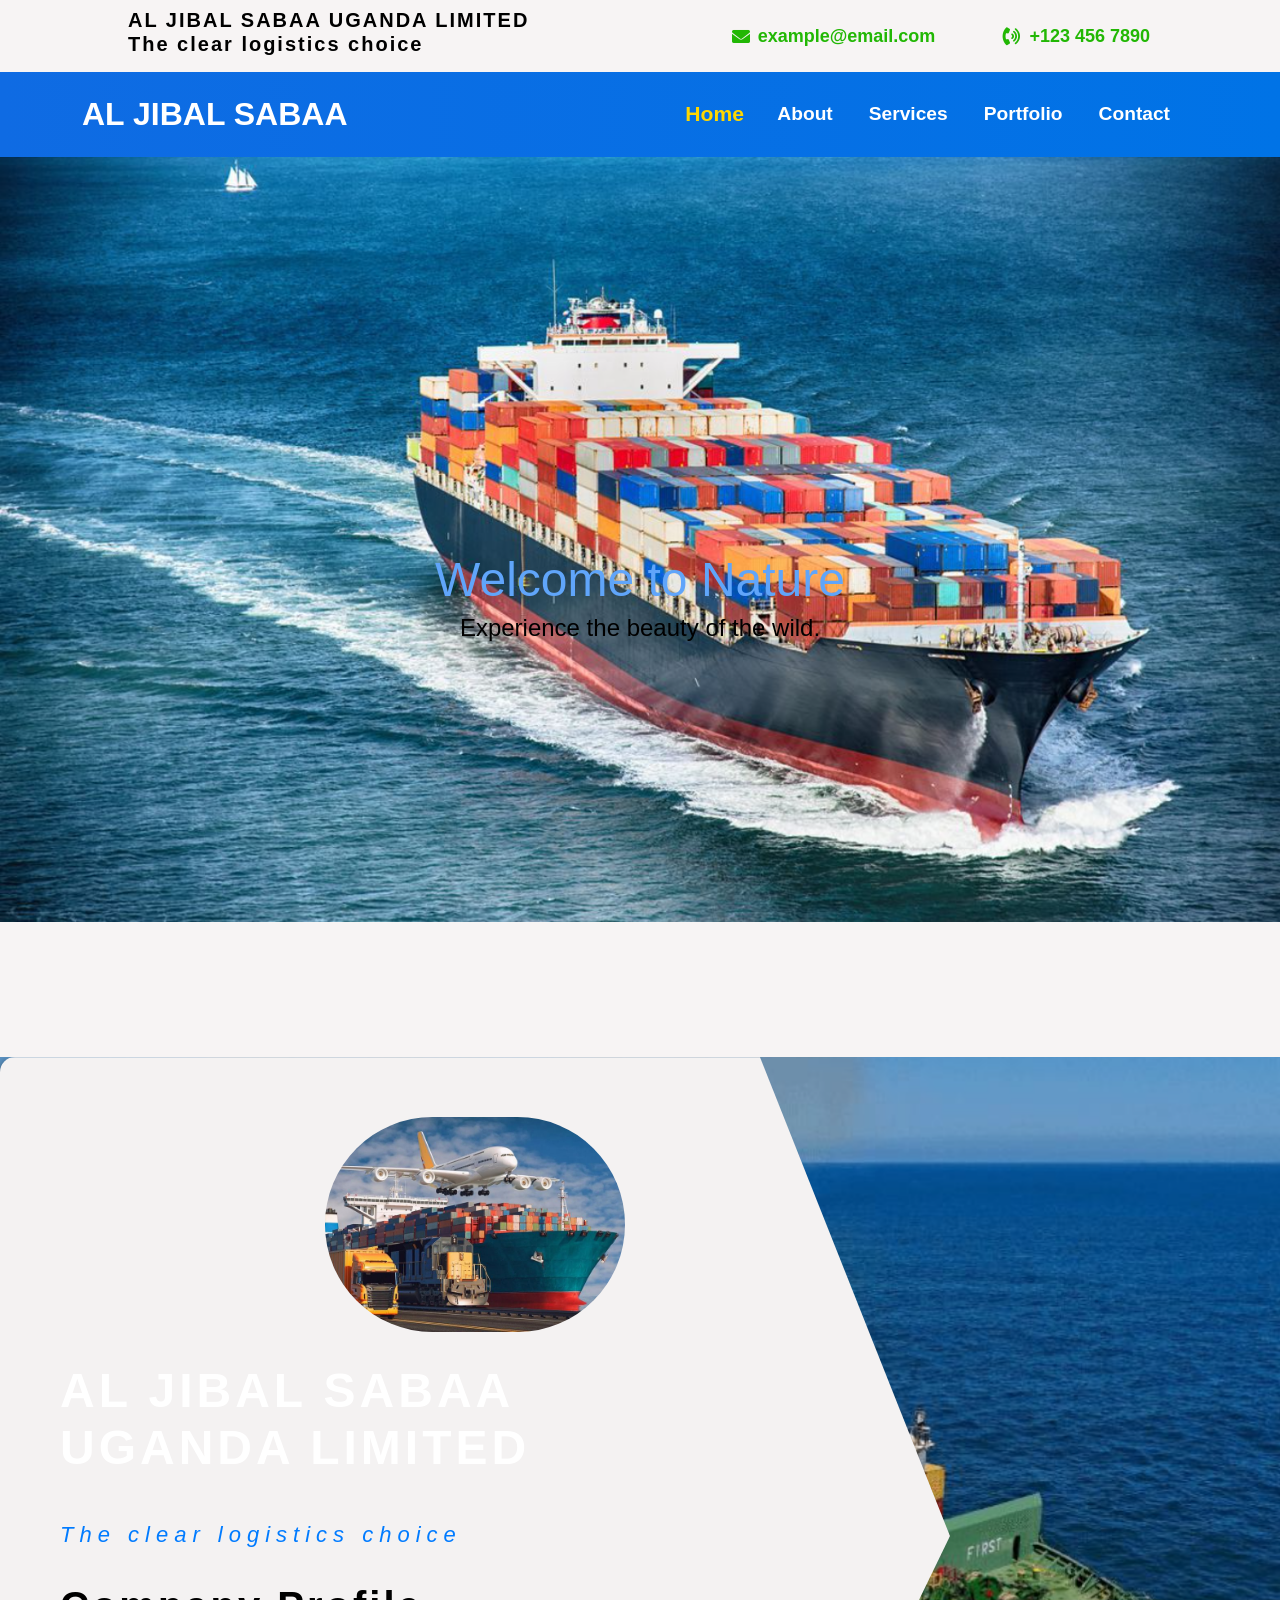
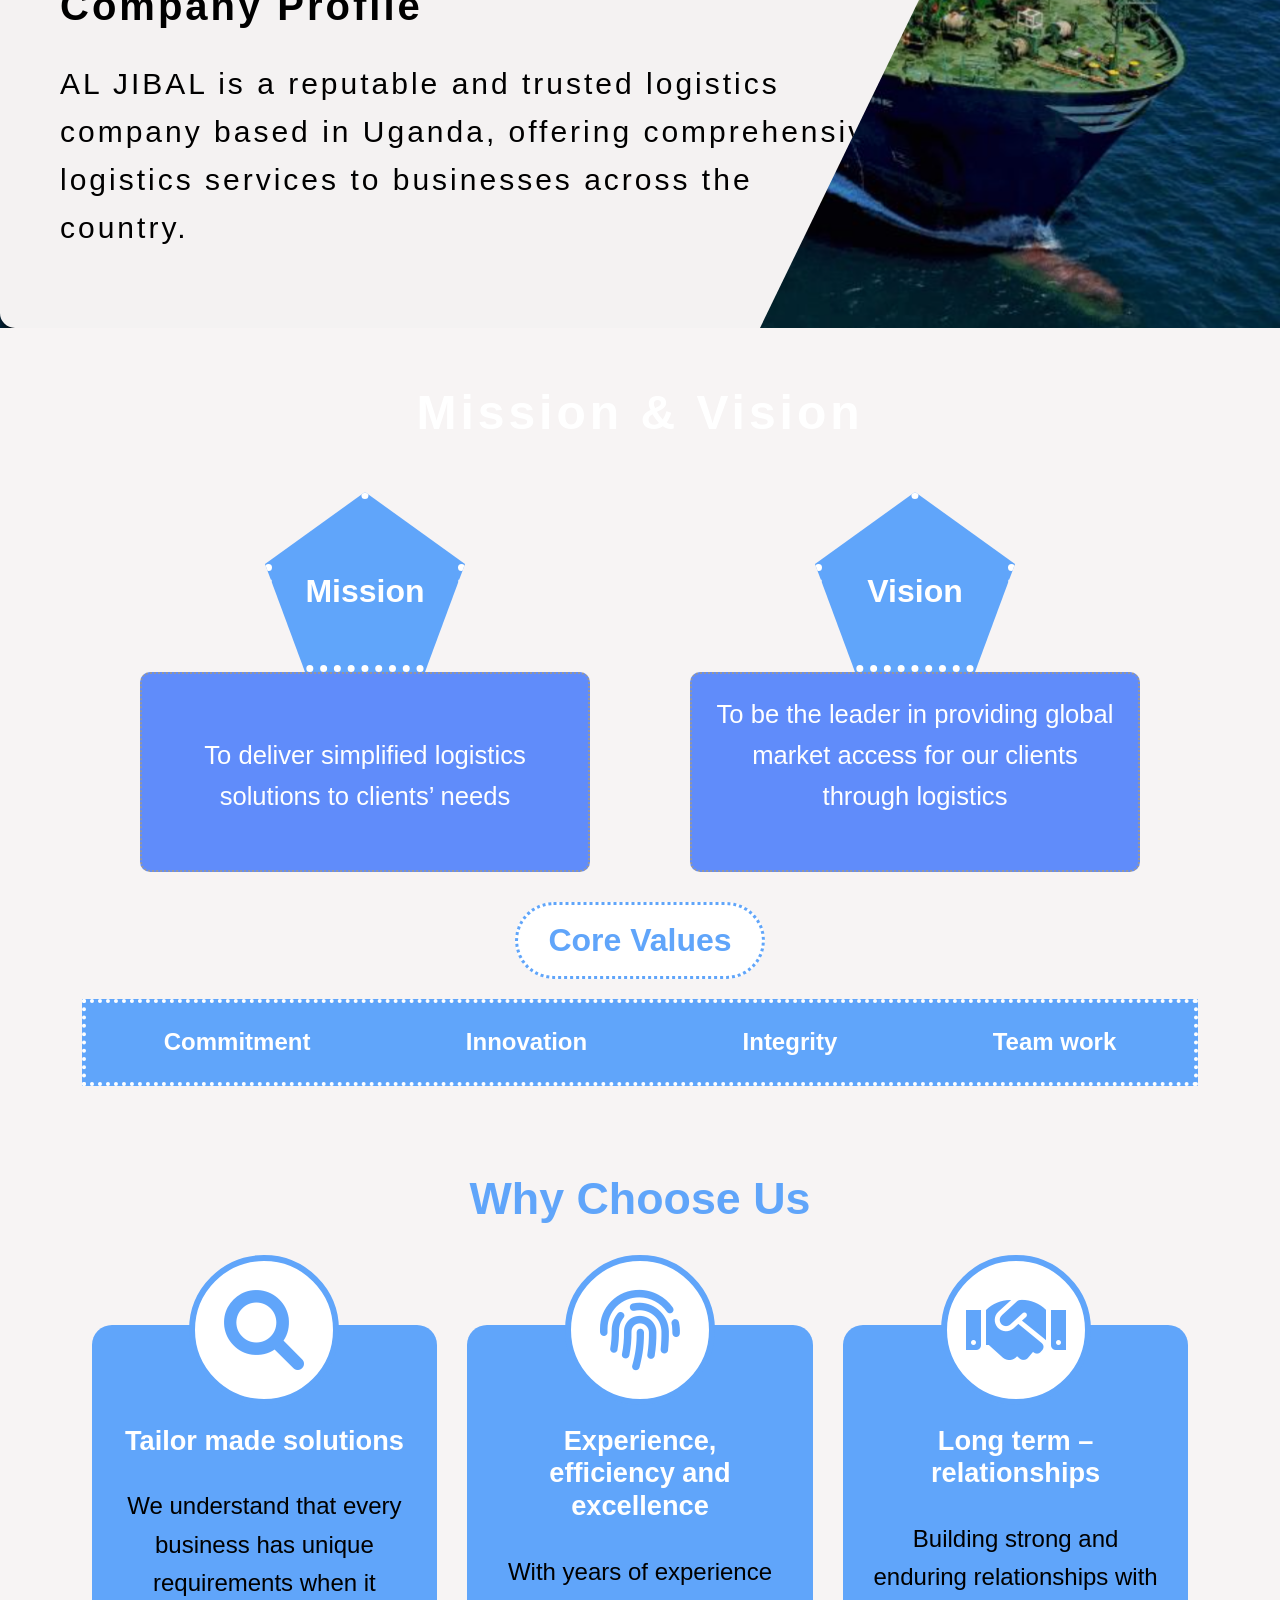
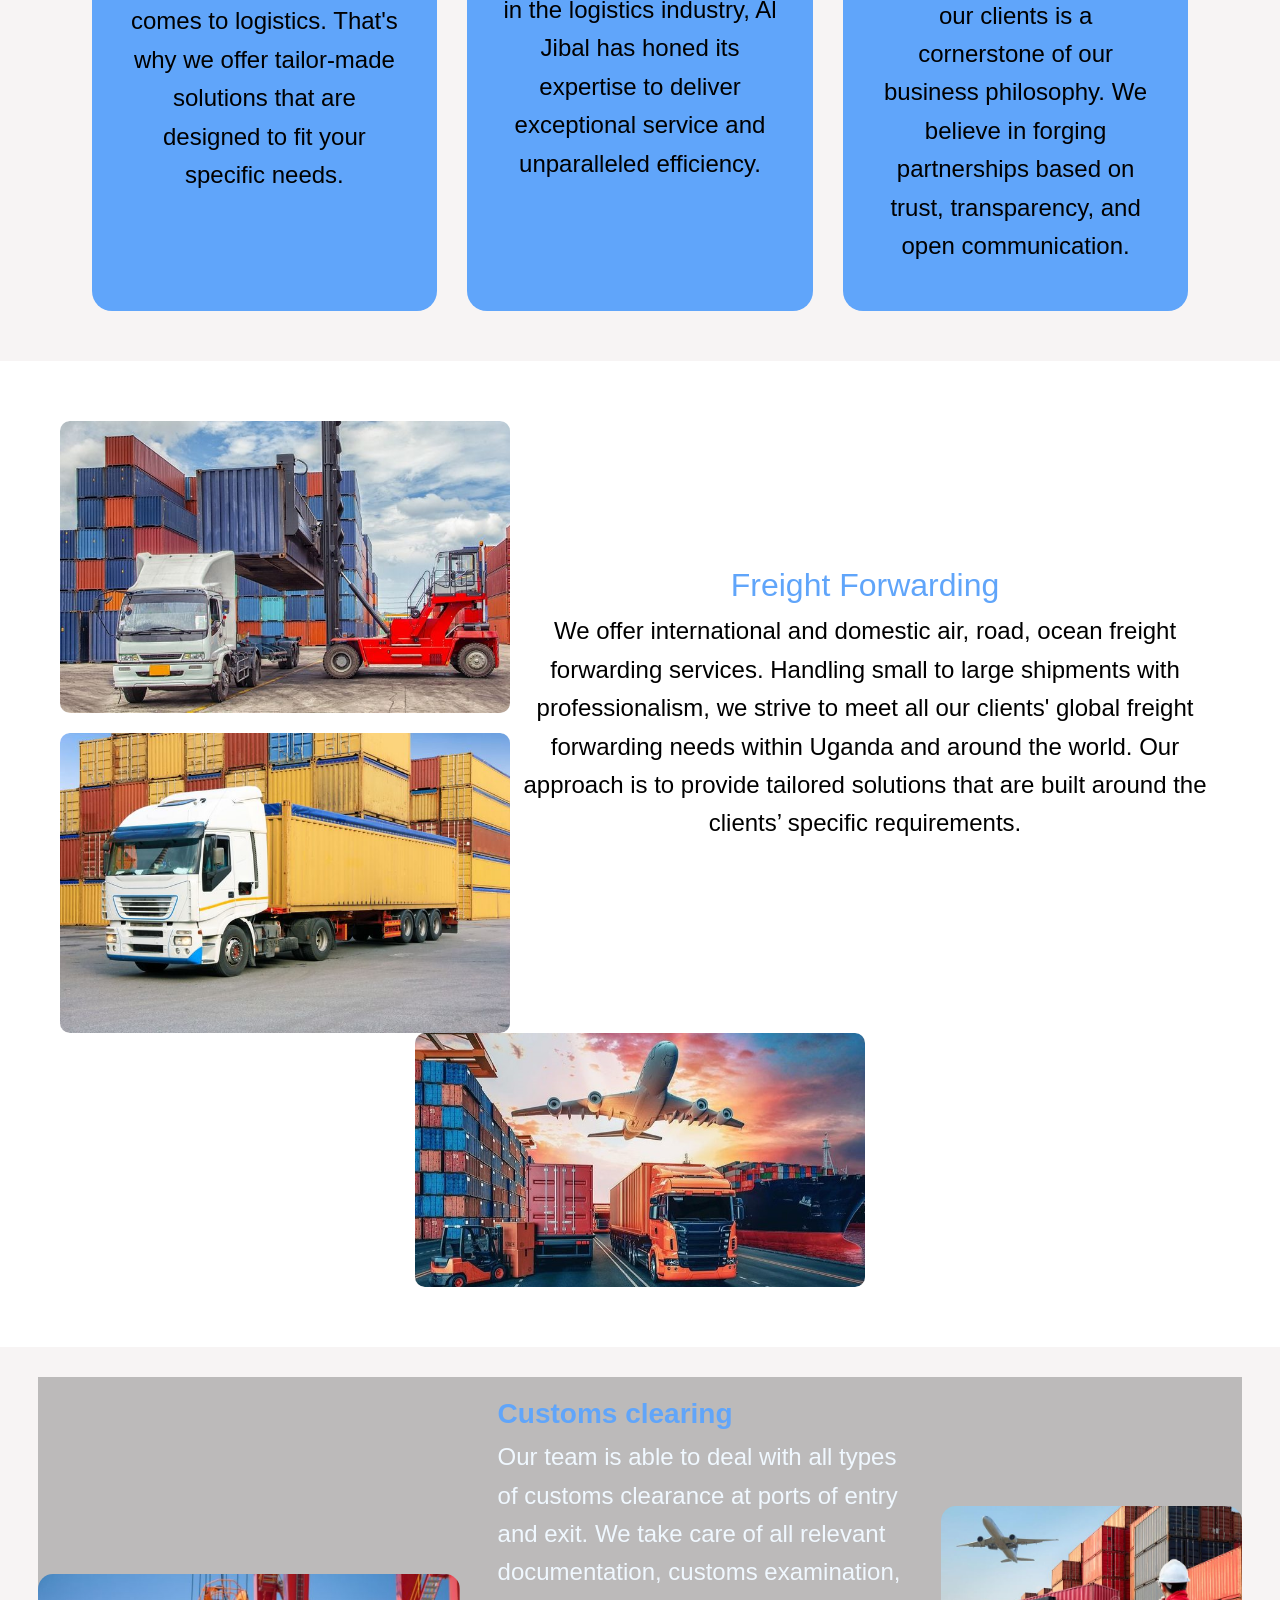
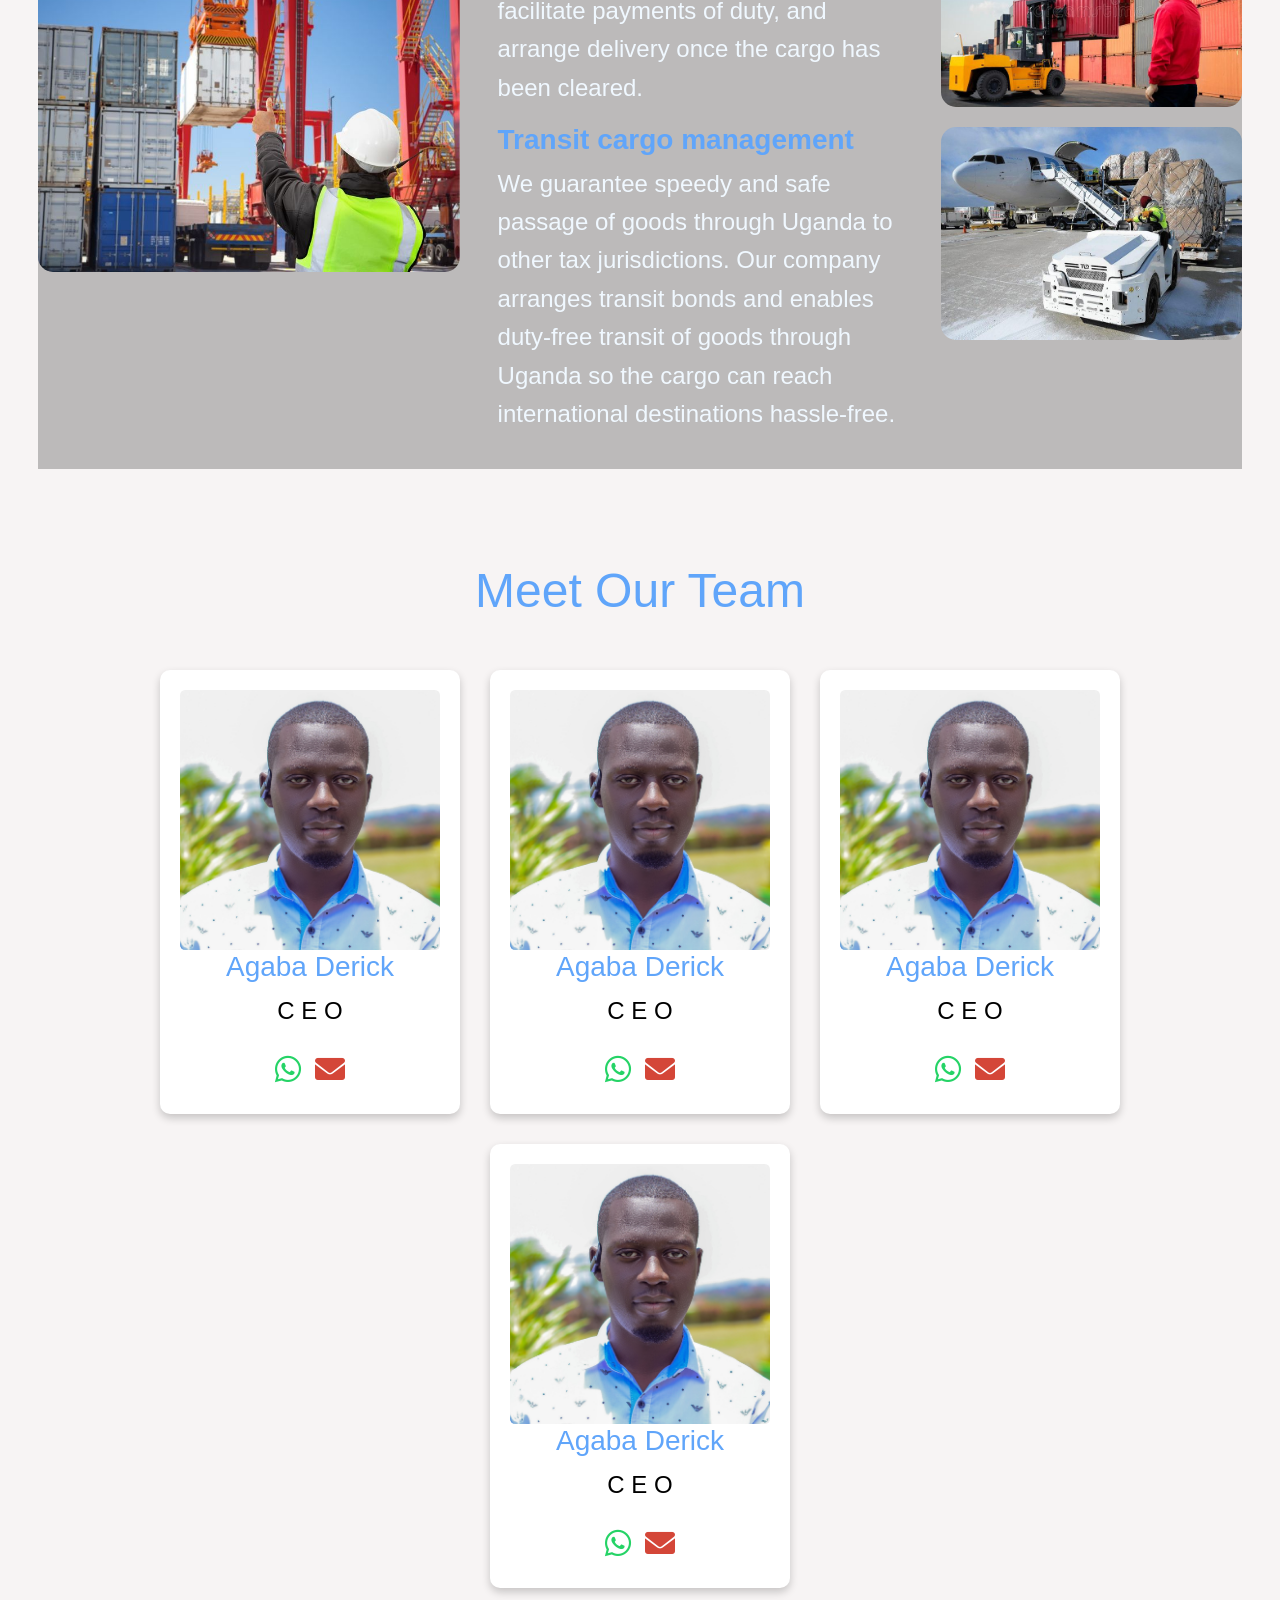
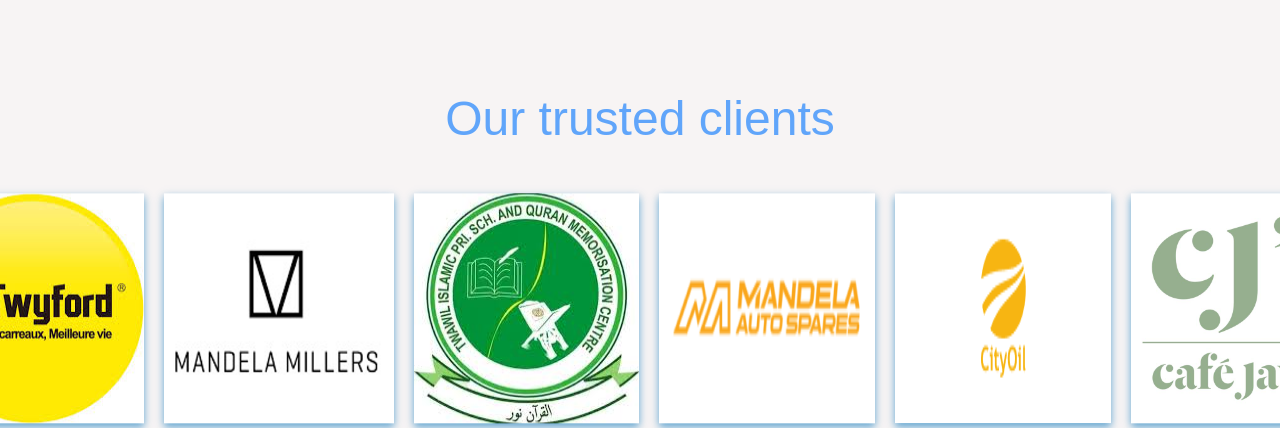
==== index.html @ 7ec85050 "Add files via upload" ====
<!DOCTYPE html>
<html lang="en">
<head>
    <meta charset="UTF-8">
    <meta name="viewport" content="width=device-width, initial-scale=1.0">
    <title>AL JIBAL SABAA U LTD</title>
    <link rel="stylesheet" href="https://cdnjs.cloudflare.com/ajax/libs/font-awesome/6.0.0-beta3/css/all.min.css">
    <link rel="stylesheet" href="https://cdn.jsdelivr.net/npm/bootstrap@5.3.0/dist/css/bootstrap.min.css">
    <link rel="stylesheet" href="https://cdnjs.cloudflare.com/ajax/libs/font-awesome/6.0.0/css/all.min.css">
    <link rel="stylesheet" href="styles.css">

    <div class="contact-top">
        <div class="text-top">
            <h5 style="font-weight: bold; letter-spacing: 2px;">AL JIBAL SABAA UGANDA LIMITED The clear logistics choice</h5>
        </div>
        
        <div class="icons">
            <a href="mailto:example@email.com"><i class="fas fa-envelope"></i> example@email.com</a>
            <a href="#" class="phone-number" data-number="+1234567890"><i class="fas fa-phone-volume"></i> +123 456 7890</a>
        </div>
    </div>
</head>
<body>
<!-- Navigation Bar -->
<nav class="navbar navbar-expand-lg fixed-top">
    <div class="container">
        <a class="navbar-brand" href="#">AL JIBAL SABAA</a>
        <button class="navbar-toggler" type="button" data-bs-toggle="collapse" data-bs-target="#navbarNav">
            <span class="custom-toggler-icon"></span>
        </button>
        <div class="collapse navbar-collapse" id="navbarNav">
            <ul class="navbar-nav ms-auto">
                <li class="nav-item"><a class="nav-link active" href="index.html">Home</a></li>
                <li class="nav-item"><a class="nav-link" href="about.html">About</a></li>
                <li class="nav-item"><a class="nav-link" href="#">Services</a></li>
                <li class="nav-item"><a class="nav-link" href="#">Portfolio</a></li>
                <li class="nav-item"><a class="nav-link" href="#">Contact</a></li>
            </ul>
        </div>
    </div>
</nav>


<div class="hero">
    <div class="slide active">
        <img src="images/her (2).png" alt="Nature">
        <div class="content">
            <h1>Welcome to Nature</h1>
            <p>Experience the beauty of the wild.</p>
        </div>
    </div>
    <div class="slide">
        <img src="images/her (3).png" alt="City">
        <div class="content">
            <h1>Explore the City</h1>
            <p>Discover urban adventures.</p>
        </div>
    </div>
    <div class="slide">
        <img src="images/her (1).png" alt="Ocean">
        <div class="content">
            <h1>Relax by the Ocean</h1>
            <p>Unwind with the sound of waves.</p>
        </div>
    </div>
</div>
      
<div class="contais">

<div class="containe">
    <div class="logo">
        <img src="images/hero 2.jpg" alt="Company Logo">
    </div>
    <h1 class="title">AL JIBAL SABAA<br>UGANDA LIMITED</h1>
    <p class="slogan"> <em>The clear logistics choice</em></p>
    <h2 class="profile-heading">Company Profile</h2>
    <p class="description">
        AL JIBAL is a reputable and trusted logistics <br> company based in Uganda, 
        offering comprehensive logistics services to businesses across the country.
    </p>
</div>
</div>


<div class="containerr">
    <div class="title">Mission & Vision</div>
    <div class="sections">
        <div>
            <div class="pentagon">Mission</div>
            <div class="box"> <br> To deliver simplified logistics solutions to clients’ needs</div>
        </div>
        <div>
            <div class="pentagon">Vision</div>
            <div class="box">To be the leader in providing global market access for our clients through logistics</div>
        </div>
    </div>
    <div class="core-values">Core Values</div>
    <div class="values-bar">
        <div>Commitment</div>
        <div>Innovation</div>
        <div>Integrity</div>
        <div>Team work</div>
    </div>
</div>


<div class="section-wrapper">
    <div class="section-title">Why Choose Us</div>  
    <div class="content-container">
        <div class="info-card">
            <div class="icon-wrapper">
                <i class="fas fa-search"></i> <!-- Search Icon -->
            </div>
            <h3 class="info-title">Tailor made solutions</h3>
            <p>We understand that every business has unique requirements when it comes to logistics. That's why we offer tailor-made solutions that are designed to fit your specific needs.</p>
        </div>
        <div class="info-card">
            <div class="icon-wrapper">
                <i class="fas fa-fingerprint"></i> 
            </div>
            <h3 class="info-title">Experience, efficiency and excellence</h3>
            <p>With years of experience in the logistics industry, Al Jibal has honed its expertise to deliver exceptional service and unparalleled efficiency.</p>
        </div>
        <div class="info-card">
            <div class="icon-wrapper">
                <i class="fas fa-handshake"></i> 
            </div>
            <h3 class="info-title">Long term – relationships</h3>
            <p>Building strong and enduring relationships with our clients is a cornerstone of our business philosophy. We believe in forging partnerships based on trust, transparency, and open communication.</p>
        </div>
    </div>
</div>


<section class="freight-section">
    <div class="image-wrapper">
        <div class="image-container left">
            <div class="image-box" data-text="Air Freight">
                <img src="images/serv (2).jpg" alt="Air Freight">
            </div>
            <div class="image-box" data-text="Ocean Freight">
                <img src="images/serv (1).jpg" alt="Ocean Freight">
            </div>
        </div>
        <div class="text-container">
            <h2>Freight Forwarding</h2>
            <p>We offer international and domestic air, road, ocean freight forwarding services. Handling small to large shipments with professionalism, we strive to meet all our clients' global freight forwarding needs within Uganda and around the world. Our approach is to provide tailored solutions that are built around the clients’ specific requirements.</p>
        </div>
        <div class="image-container right">
            <div class="image-box" data-text="Road Freight">
                <img src="images/hero 1.jpg" alt="Road Freight">
            </div>
        </div>
    </div>
</section>



<section class="service-section">
    <div class="service-wrapper">
        
        <div class="left-image">
            <img src="images/ser (2).jpg" alt="Customs Clearing">
        </div>

        <div class="service-content">
            <h3 style="font-weight: bold;">Customs clearing</h3>
            <p style="color: aliceblue;">Our team is able to deal with all types of customs clearance at ports of entry and exit. 
                We take care of all relevant documentation, customs examination, facilitate payments of duty, 
                and arrange delivery once the cargo has been cleared.</p>

            <h3 style="font-weight: bold;">Transit cargo management</h3>
            <p style="color: aliceblue;">We guarantee speedy and safe passage of goods through Uganda to other tax jurisdictions. 
                Our company arranges transit bonds and enables duty-free transit of goods through Uganda so 
                the cargo can reach international destinations hassle-free.</p>
        </div>

        <div class="right-images">
            <img src="images/ser (1).jpg" alt="Transit Cargo">
            <img src="images/hero (10).jpg" alt="Truck Transport">
        </div>

    </div>

</section>


<section class="team-section">
    <h1>Meet Our Team</h1>            <br>            <br>
    <div class="team-container">
        <div class="team-member">
            <div class="image-container">
                <img src="images/der.jpg" alt="Team Member">
            </div>
            <h3>Agaba Derick</h3>
            <p>C E O</p>
            <div class="social-icons">
                <a href="#" class="whatsapp"><i class="fab fa-whatsapp"></i></a>
                <a href="#" class="gmail"><i class="fas fa-envelope"></i></a>
            </div>
        </div>
        <div class="team-member">
            <div class="image-container">
                <img src="images/der.jpg" alt="Team Member">
            </div>
            <h3>Agaba Derick</h3>
            <p>C E O</p>
            <div class="social-icons">
                <a href="#" class="whatsapp"><i class="fab fa-whatsapp"></i></a>
                <a href="#" class="gmail"><i class="fas fa-envelope"></i></a>
            </div>
        </div>
        <div class="team-member">
            <div class="image-container">
                <img src="images/der.jpg" alt="Team Member">
            </div>
            <h3>Agaba Derick</h3>
            <p>C E O</p>
            <div class="social-icons">
                <a href="#" class="whatsapp"><i class="fab fa-whatsapp"></i></a>
                <a href="#" class="gmail"><i class="fas fa-envelope"></i></a>
            </div>
        </div>
        <div class="team-member">
            <div class="image-container">
                <img src="images/der.jpg" alt="Team Member">
            </div>
            <h3>Agaba Derick</h3>
            <p>C E O</p>
            <div class="social-icons">
                <a href="#" class="whatsapp"><i class="fab fa-whatsapp"></i></a>
                <a href="#" class="gmail"><i class="fas fa-envelope"></i></a>
            </div>
        </div>
    </div>
</section>
  
    <br>                                <br>

<div class="containere">
    <h1 class="titlee">Our trusted clients</h1>    <br>        <br>
    <div class="clients" id="clientContainer">
        <img src="images/clients (1).jpg" alt="Client Logo">
        <img src="images/clients (1).png" alt="Client Logo">
        <img src="images/clients (2).jpg" alt="Client Logo">
        <img src="images/clients (2).png" alt="Client Logo">
        <img src="images/clients (3).png" alt="Client Logo">
        <img src="images/clients.jpg" alt="Client Logo">
    </div>
</div>




<!-- JavaScript -->
<script src="https://cdn.jsdelivr.net/npm/bootstrap@5.3.0/dist/js/bootstrap.bundle.min.js"></script>
<script src="script.js"></script>
</body>
</html>
---- styles.css ----
/* Global Reset */
* {
    margin: 0;
    padding: 0;
    box-sizing: border-box;
    font-family: 'Arial', sans-serif;
    scroll-behavior: smooth;
}

/* Set global text colors */
h1, h2 {
    color: #60A5FA;
}

h3 {
    color: #60A5FA;
}

span {
    color: rgb(249, 20, 20);
}

p {
    color: black;
}


/* Apply Default Styling */
body {
    background-color: rgb(247, 244, 244);
    color: var(--text-color);
    line-height: 1.6;
}


.contact-top {
    display: flex;
    justify-content: space-between;
    align-items: center;
    flex-wrap: wrap;
    background: transparent;
    font-weight: bold;
    padding: 8px 10%;
    gap: 5rem;
    border-radius: 10px;
    transition: transform 0.3s ease-in-out;
    width: 100%;
    max-width: 1800px;
}
.contact-top:hover {
    transform: scale(1.05);
}
.text-top {
    font-size: 18px;
    font-weight: bold;
    text-align: left;
    flex: 1;
    min-width: 300px;
    animation: twinkle 1.5s infinite alternate;
}
.icons {
    display: flex;
    gap: 4rem;
    align-items: flex-end;
    min-width: 500px;
    justify-content: flex-end;
}
.icons a {
    text-decoration: none;
    color: #22b704;
    font-size: 18px;
    display: flex;
    align-items: center;
    gap: 8px;
    padding: 2px;
    border-radius: 5px;
    transition: background 0.3s ease-in-out;
}
.icons a:hover {
    background: #ddd;
}
@keyframes twinkle {
    0% { color: #ff0000; }
    50% { color: #00ff00; }
    100% { color: #0000ff; }
}
@media (max-width: 768px) {
    .contact-top {
        flex-direction: column;
        text-align: center;
        align-items: center;
        gap: 1rem;
    }
    .text-top {
        text-align: center;
    }
    .icons {
        align-items: center;
    }
}



.navbar {
    background: linear-gradient(90deg, #0f6be3, #0073E6);
    padding: 12px 20px;
    transition: all 0.3s ease-in-out;
    position: sticky;
    z-index: 999;
}

.navbar-brand {
    color: #fff;
    font-size: 2rem;
    font-weight: bold;
    transition: 0.3s;
    font-weight: bold;
}

.navbar-brand:hover {
    color: #FFD700;
}

.navbar-nav .nav-link {
    color: #fff;
    font-size: 1.2rem;
    margin-right: 20px;
    font-weight: bold;
    transition: color 0.3s ease-in-out, transform 0.2s ease-in-out;
}

.navbar-nav .nav-link:hover,
.navbar-nav .nav-link.active {
    color: #FFD700;
    transform: scale(1.1);
    
}

.navbar-toggler {
    border: none;
    outline: none;
}

.custom-toggler-icon {
    width: 30px;
    height: 3px;
    background-color: #fff;
    display: block;
    position: relative;
    transition: all 0.3s ease-in-out;
}

.custom-toggler-icon::before,
.custom-toggler-icon::after {
    content: "";
    width: 30px;
    height: 3px;
    background-color: #fff;
    position: absolute;
    left: 0;
    transition: all 0.3s ease-in-out;
}

.custom-toggler-icon::before {
    top: -8px;
}

.custom-toggler-icon::after {
    top: 8px;
}

.navbar-toggler[aria-expanded="true"] .custom-toggler-icon {
    background-color: transparent;
}

.navbar-toggler[aria-expanded="true"] .custom-toggler-icon::before {
    transform: rotate(45deg);
    top: 0;
}

.navbar-toggler[aria-expanded="true"] .custom-toggler-icon::after {
    transform: rotate(-45deg);
    top: 0;
}

.scrolled {
    background: #002B5B !important;
    transition: all 0.3s ease-in-out;
}




.hero {
    position: relative;
    height: 100vh;
    overflow: hidden;
}

.slide {
    position: absolute;
    width: 100%;
    height: 100%;
    opacity: 0;
    transition: opacity 1s ease-in-out;
}

.slide.active {
    opacity: 1;
}

.content {
    position: absolute;
    top: 50%;
    left: 50%;
    transform: translate(-50%, -50%);
    color: white;
    text-align: center;
    z-index: 10;
}

h1 {
    font-size: 3rem;
    margin: 0;
}

p {
    font-size: 1.5rem;
}

.slide img {
    width: 100%;
    height: 85%;
    object-fit: cover;
}



.contais{
    display: flex;
    justify-content: start;
    width: 100%;
    background-image: url('images/sheep.png');
    background-size: cover;
    background-position: center;
    background-repeat: no-repeat;
    }
.containe {
    max-width: 950px;
    background: rgb(244, 242, 242);
    padding: 60px;
    box-shadow: 0 6px 12px rgba(0, 0, 0, 0.833);
    clip-path: polygon(0% 0%, 80% 0%, 100% 55%, 80% 100%, 0% 100%);
    border-radius: 15px;
}
.logo {
    display: flex;
    justify-content: center;
    align-items: center;
    margin-bottom: 30px;
}
.logo img {
    width: 300px;
    height: 300px;
    height: auto;
    animation: fadeIn 2s ease-in-out;
    border-radius: 250px;
}
.title {
    font-size: 52px;
    font-weight: 650;
    animation: slideIn 1.5s ease-in-out;
    color: black;
    letter-spacing: 4px;

}
.slogan {
    color: #007bff;
    font-size: 22px;
    font-style: italic;
    letter-spacing: 6px;
    margin-top: 30px;
    margin-bottom: 30px;
}
.profile-heading {
    font-size: 40px;
    font-weight: 800;
    color: #000000;
    letter-spacing: 3px;
    margin-bottom: 30px;
}
.description {
    font-size: 30px;
    color: #000000;
    font-weight: 50;
    letter-spacing: 3px;
}
@keyframes fadeIn {
    from { opacity: 0; }
    to { opacity: 1; }
}
@keyframes slideIn {
    from { transform: translateY(-20px); opacity: 0; }
    to { transform: translateY(0); opacity: 1; }
}

.contain {
    max-width: 950px;
    background-color: transparent;
    padding: 2px;
    border-radius: 15px;
}




.containerr {
    margin-top: 20px;
    background-image: url('images/bg (5).png');
    background-size: cover;
    background-position: center;
    background-repeat: no-repeat;
    background-attachment: fixed; 
    image-rendering: crisp-edges;
    filter: none;
    width: 100%;
    height: 85vh;
    display: flex;
    flex-direction: column;
    align-items: center;
    justify-content: center;
    color: rgb(71, 71, 71);
    text-align: center;
    padding: 20px;
}

.title {
    font-size: 3rem;
    font-weight: 900;
    color: #ffffff; 
    margin-bottom: 20px;
}
.sections {
    display: flex;
    justify-content: center;
    gap: 100px;
}
.box {
    background: #608cfa;
    padding: 20px;
    width: 450px;
    height: 200px;
    border-radius: 10px;
    font-size: 1.6rem;
    color: white;
    border: 2px dotted rgb(153, 151, 151);
}
.pentagon {
    position: relative;
    width: 200px;
    height: 180px;
    text-align: center;
    background: #60A5FA;
    border: 7px dotted white;
    color: #ffffff;
    font-weight: bold;
    font-size: 2rem;
    padding-top: 20px;
    clip-path: polygon(50% 0%, 100% 40%, 80% 100%, 20% 100%, 0% 40%);
    margin: auto;
    display: flex;
    align-items: center;
    justify-content: center;
}
.core-values {
    background: white;
    color: #60A5FA;
    font-weight: bold;
    font-size: 2rem;
    padding: 10px 30px;
    border-radius: 45px;
    margin-top: 30px;
    display: inline-block;
    border: 3px dotted #60A5FA;
}
.values-bar {
    display: flex;
    justify-content: space-around;
    width: 90%;
    background: #60A5FA;
    color: white;
    font-weight: bold;
    padding: 20px 0;
    font-size: 1.5rem;
    margin-top: 20px;
    border: 4px dotted #ffffff;
}
@media (max-width: 1024px) {
    .sections {
        flex-direction: column;
        align-items: center;
        gap: 50px;
    }
    
    .box {
        width: 80%;
        height: auto;
        font-size: 1.4rem;
    }
    
    .pentagon {
        width: 150px;
        height: 130px;
        font-size: 1.5rem;
        padding-top: 15px;
    }
    
    .values-bar {
        flex-direction: column;
        text-align: center;
        padding: 15px;
        font-size: 1.3rem;
    }
}

@media (max-width: 768px) {
    .containerr {
        height: auto;
        padding: 50px 20px;
    }
    
    .title {
        font-size: 2.5rem;
    }
    
    .sections {
        flex-direction: column;
        align-items: center;
        gap: 30px;
    }
    
    .box {
        width: 90%;
        height: auto;
        font-size: 1.2rem;
        padding: 15px;
    }
    
    .pentagon {
        width: 120px;
        height: 100px;
        font-size: 1.2rem;
        padding-top: 10px;
    }
    
    .core-values {
        font-size: 1.5rem;
        padding: 8px 20px;
    }
    
    .values-bar {
        flex-direction: column;
        text-align: center;
        padding: 10px;
        font-size: 1.2rem;
    }
}

@media (max-width: 480px) {
    .title {
        font-size: 2rem;
    }
    
    .sections {
        gap: 20px;
    }
    
    .box {
        width: 95%;
        font-size: 1rem;
        padding: 10px;
    }
    
    .pentagon {
        width: 100px;
        height: 80px;
        font-size: 1rem;
        padding-top: 5px;
    }
    
    .core-values {
        font-size: 1.2rem;
        padding: 6px 15px;
    }
    
    .values-bar {
        padding: 8px;
        font-size: 1rem;
    }
}




.section-wrapper {
    width: 100%;
    padding: 50px 5%;

}
.section-title {
    font-size: 2.8rem;
    font-weight: bold;
    color: #60A5FA; 
    margin-bottom: 90px;
    text-align: center;
}
.content-container {
    display: flex;
    justify-content: center;
    gap: 30px;
}
.info-card {
    background: #60A5FA;
    padding: 30px;
    width: 30%;
    border-radius: 20px;
    color: white;
    text-align: center;
    font-size: 1.3rem;
}
.icon-wrapper {
    width: 150px;
    height: 150px;
    background: white;
    border-radius: 50%;
    display: flex;
    align-items: center;
    justify-content: center;
    margin: auto;
    margin-top: -100px;
    border: 6px solid #60A5FA;
}
.icon-wrapper i {
    font-size: 80px;
    color: #60A5FA;
}
.info-title {
    font-size: 1.7rem;
    color: #ffffff;
    font-weight: bold;
    margin-top: 20px;
    margin-bottom: 30px;
}



.freight-section {
    text-align: center;
    padding: 60px;
    background: #fff;
}

.text-container {
    max-width: 700px;
    margin: 0 auto 30px;
}

.image-wrapper {
    display: flex;
    justify-content: space-around;
    align-items: center;
    flex-wrap: wrap;
}

.image-container {
    display: flex;
    flex-direction: column;
    gap: 20px;
}

.left {
    transform: translateX(-100%);
    opacity: 0;
    transition: transform 2s ease-in-out, opacity 2s ease-in-out; /* Increased to 2s */
}

.right {
    transform: translateX(100%);
    opacity: 0;
    transition: transform 2s ease-in-out, opacity 2s ease-in-out; /* Increased to 2s */
}

.image-box {
    position: relative;
    width: 450px;
    overflow: hidden;
    border-radius: 10px;
    cursor: pointer;
}

.image-box img {
    width: 100%;
    height: auto;
    display: block;
    transition: transform 0.5s ease-in-out;
}

.image-box:hover img {
    transform: scale(1.1);
}

.image-box::after {
    content: attr(data-text);
    position: absolute;
    bottom: 10px;
    left: 50%;
    transform: translateX(-50%);
    background: rgba(0, 0, 0, 0.7);
    color: white;
    padding: 5px 10px;
    border-radius: 5px;
    font-size: 14px;
    opacity: 0;
    transition: opacity 1s ease-in-out;
}

.image-box:hover::after {
    opacity: 1;
}

/* Responsive */
@media (max-width: 768px) {
    .image-wrapper {
        flex-direction: column;
        align-items: center;
    }
}




.containere {
    display: flex;
    flex-direction: column;
    align-items: center;
}
.title {
    font-size: 48px;
    font-weight: 700;
    margin-bottom: 40px;
    animation: fadeIn 2s ease-in-out;
}

        .containere {
            display: flex;
            flex-direction: column;
            align-items: center;
        }
        .title {
            font-size: 48px;
            font-weight: 800;
            margin-bottom: 40px;
            animation: fadeIn 2s ease-in-out;
        }
        .clients {
            display: flex;
            justify-content: center;
            gap: 20px;
            max-width: 80%;
            transition: transform 0.3s ease-in-out;
        }
        .clients img {
            width: 230px;
            height: auto;
            transition: transform 0.3s ease-in-out;
            background: rgb(255, 255, 255);
            box-shadow: 0 4px 8px rgba(36, 133, 193, 0.717);
        }
        .clients img:hover {
            transform: scale(1.3);
            box-shadow: 0 6px 12px rgba(0, 0, 0, 0.603);
        }
        @keyframes fadeIn {
            from { opacity: 0; }
            to { opacity: 1; }
        }
        @media (max-width: 768px) {
            .clients {
                flex-direction: column;
            }
        }


        .service-section {
            padding: 30px 3%;
            text-align: center;
            background-image: url('images/ser.png');
            background-size: cover;
            background-position: center;
            background-repeat: no-repeat;
            background-attachment: fixed; 
            image-rendering: crisp-edges;
            filter: none;
            width: 100%;
            height: 85vh;
        }

        .service-wrapper {
            display: flex;
            align-items: center;
            justify-content: space-between;
            max-width: 1700px;
            margin: auto;
            background-color: #0000003d;
        }
        
        .left-image {
            width: 35%;
        }
        
        .left-image img {
            width: 100%;
            border-radius: 15px;
        }
        
        .service-content {
            width: 37%;
            text-align: left;
            font-size: 1.2em;
            color: #ffffff;
            padding: 20px;
        }
        
        .right-images {
            width: 25%;
            display: flex;
            flex-direction: column;
            gap: 20px;
        }
        
        .right-images img {
            width: 100%;
            border-radius: 15px;
        }
        
        /* Responsive Design */
        @media (max-width: 1024px) {
            .service-content {
                font-size: 1.1em;
            }
        }
        
        @media (max-width: 768px) {
            .service-wrapper {
                flex-direction: column;
                text-align: center;
            }
            .left-image, .service-content, .right-images {
                width: 90%;
            }
            .right-images {
                flex-direction: row;
            }
        }
        
        @media (max-width: 480px) {
            .section-title {
                font-size: 2em;
            }
            .service-content {
                font-size: 1em;
                padding: 10px;
            }
        }




        .team-section {
            text-align: center;
            padding: 50px 20px;
        }
        .team-container {
            display: flex;
            flex-wrap: wrap;
            justify-content: center;
            gap: 30px;
        }
        .team-member {
            background: white;
            padding: 20px;
            border-radius: 10px;
            box-shadow: 0 4px 8px rgba(0, 0, 0, 0.2);
            transition: transform 0.3s ease;
            width: 300px;
            text-align: center;
        }
        .team-member:hover {
            transform: scale(1.05);
        }
        .image-container img {
            width: 100%;
            border-radius: 2%;
            transition: transform 0.9s ease;
        }
        .team-member:hover .image-container img {
            transform: rotate(10deg);
        }
        .social-icons {
            margin-top: 10px;
        }
        .social-icons a {
            margin: 0 5px;
            text-decoration: none;
            font-size: 30px;
            transition: color 0.3s ease;
        }
        .whatsapp {
            color: #25D366;
        }
        .gmail {
            color: #D44638;
        }
        .social-icons a:hover {
            color: black;
        }
        @media (max-width: 768px) {
            .team-container {
                flex-direction: column;
                align-items: center;
            }
        }
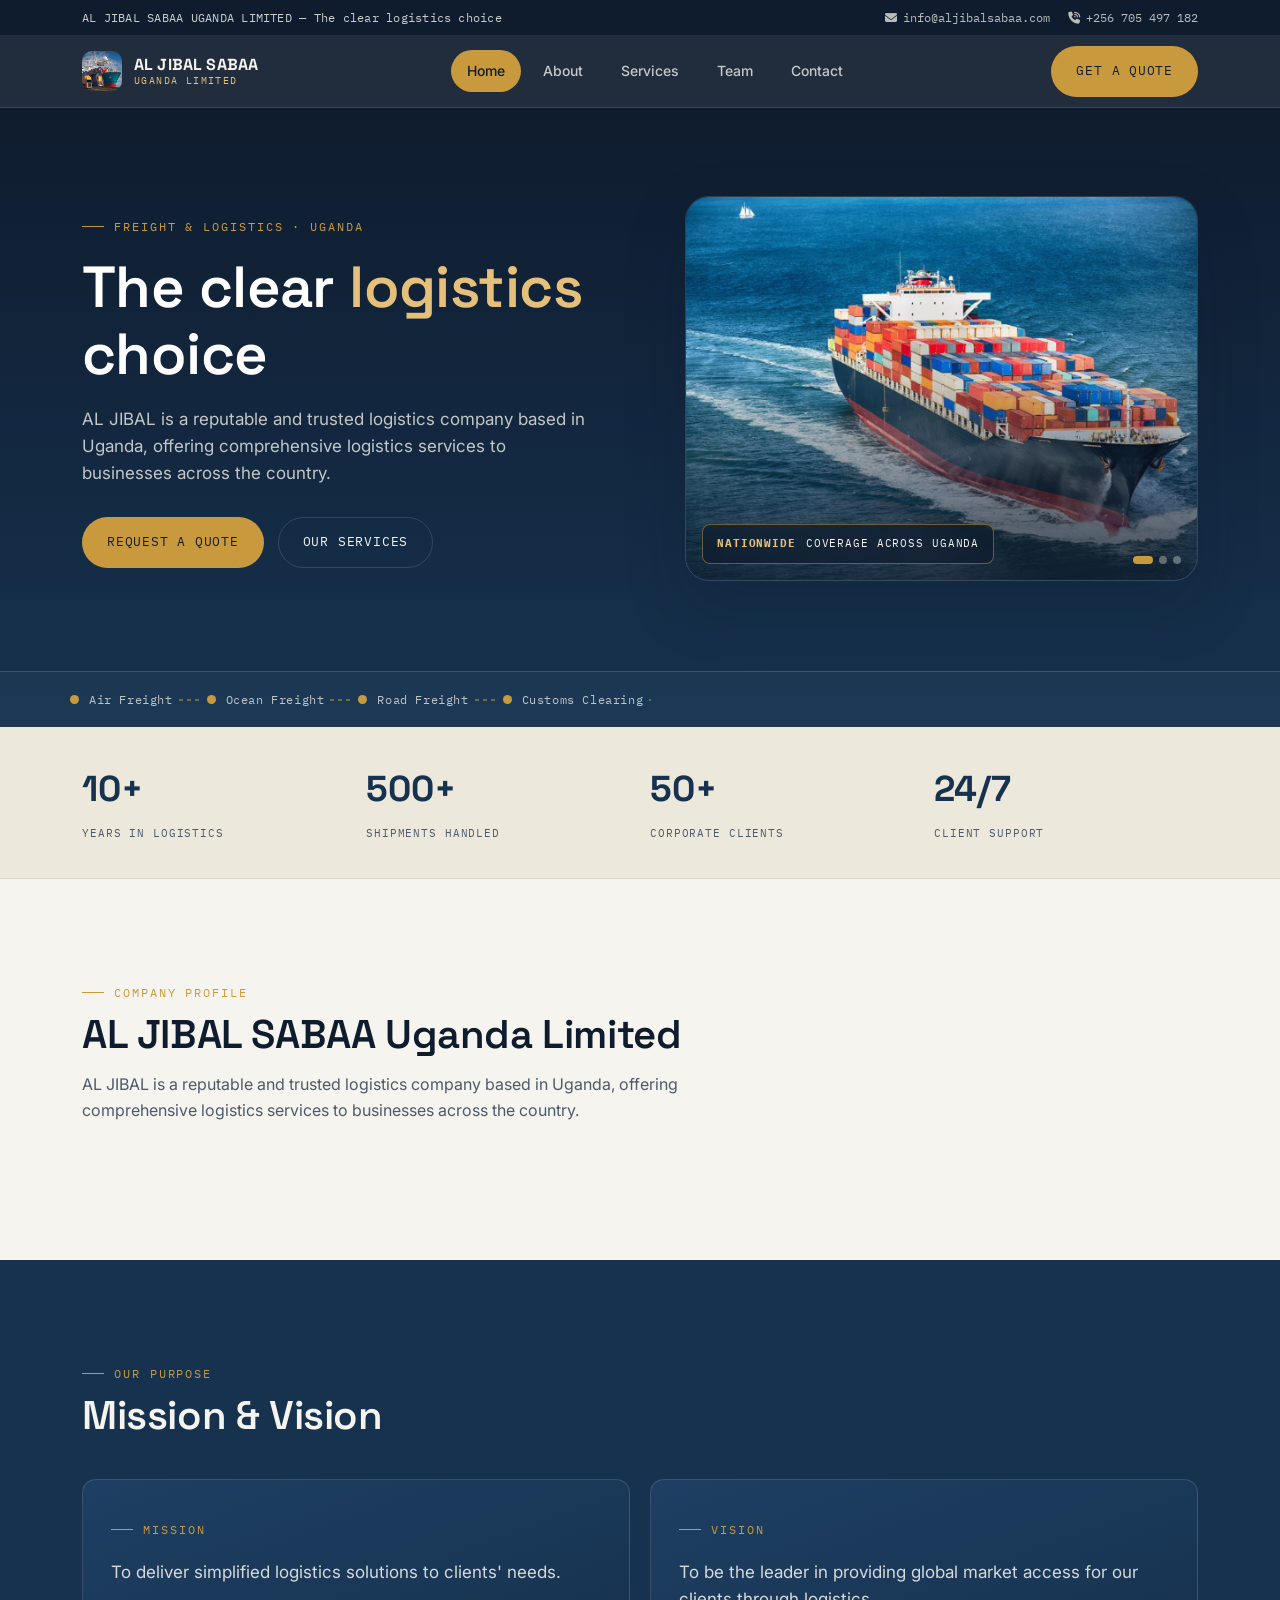
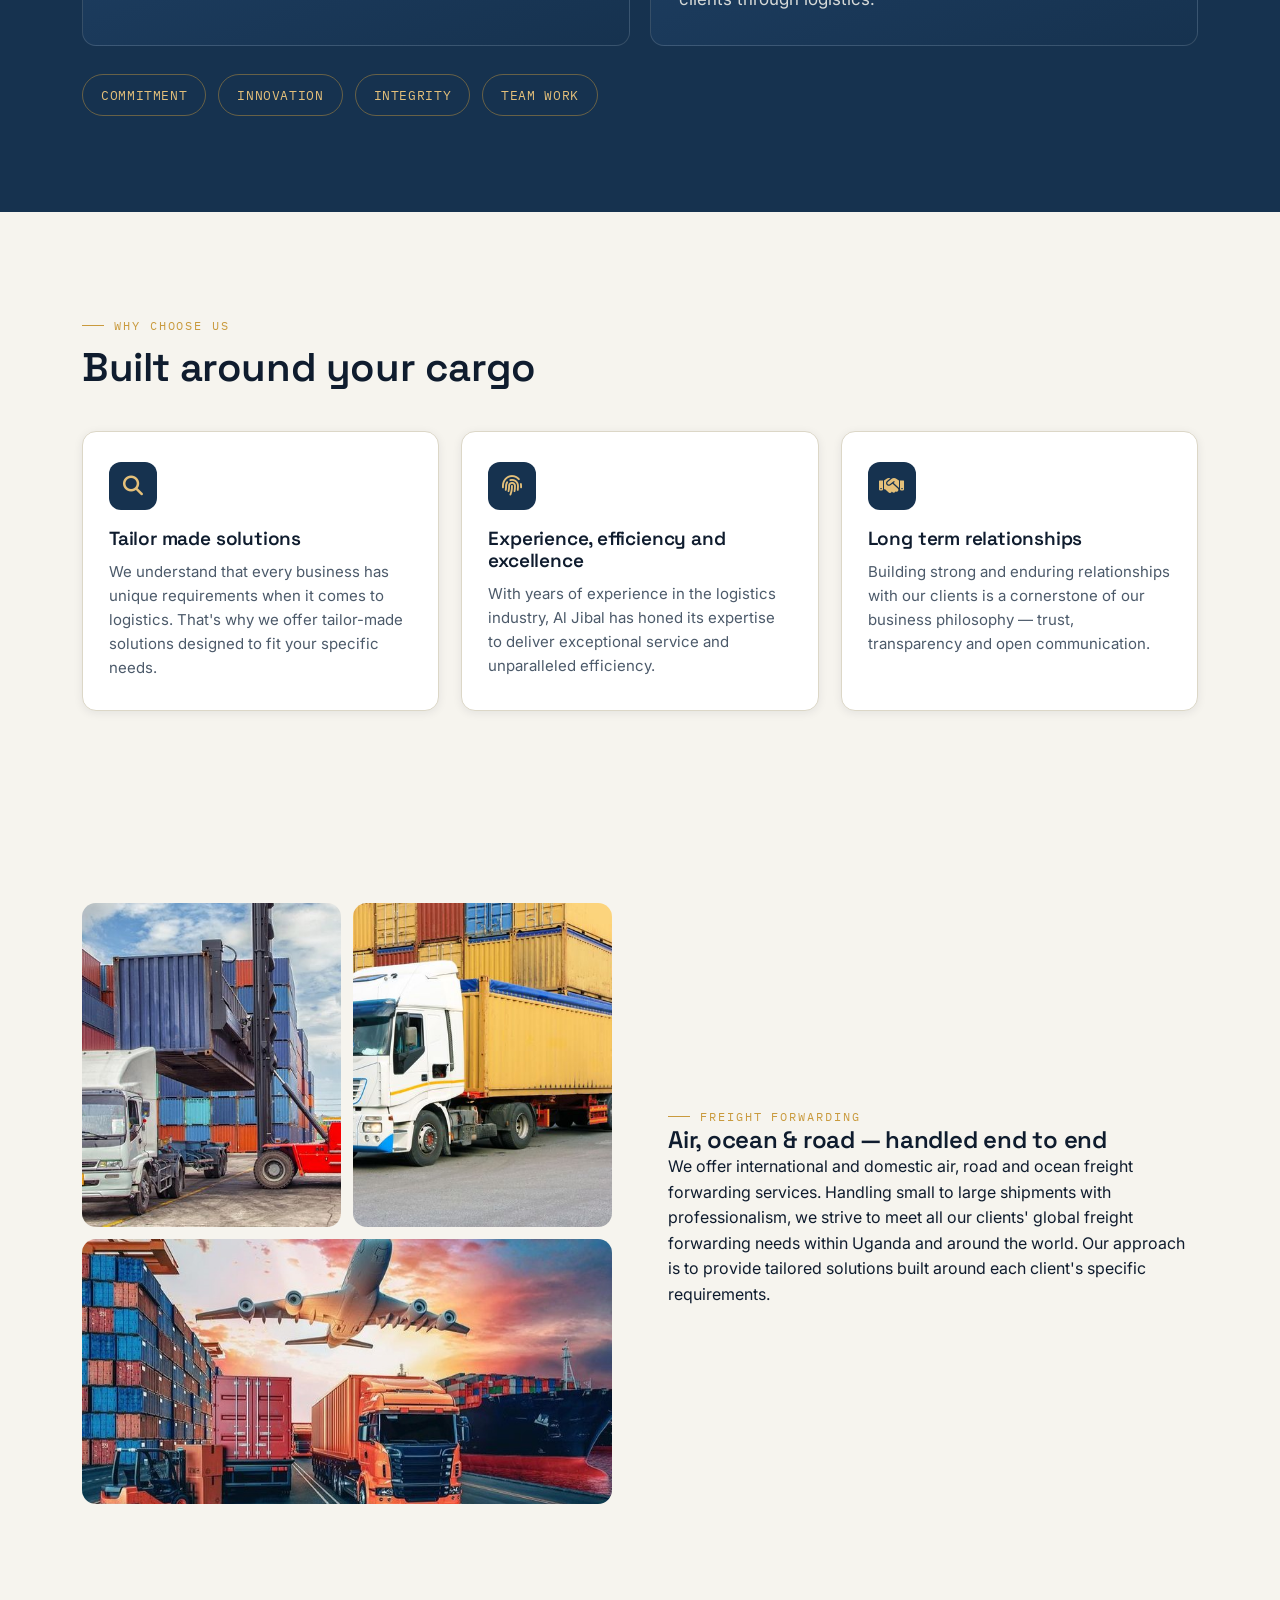
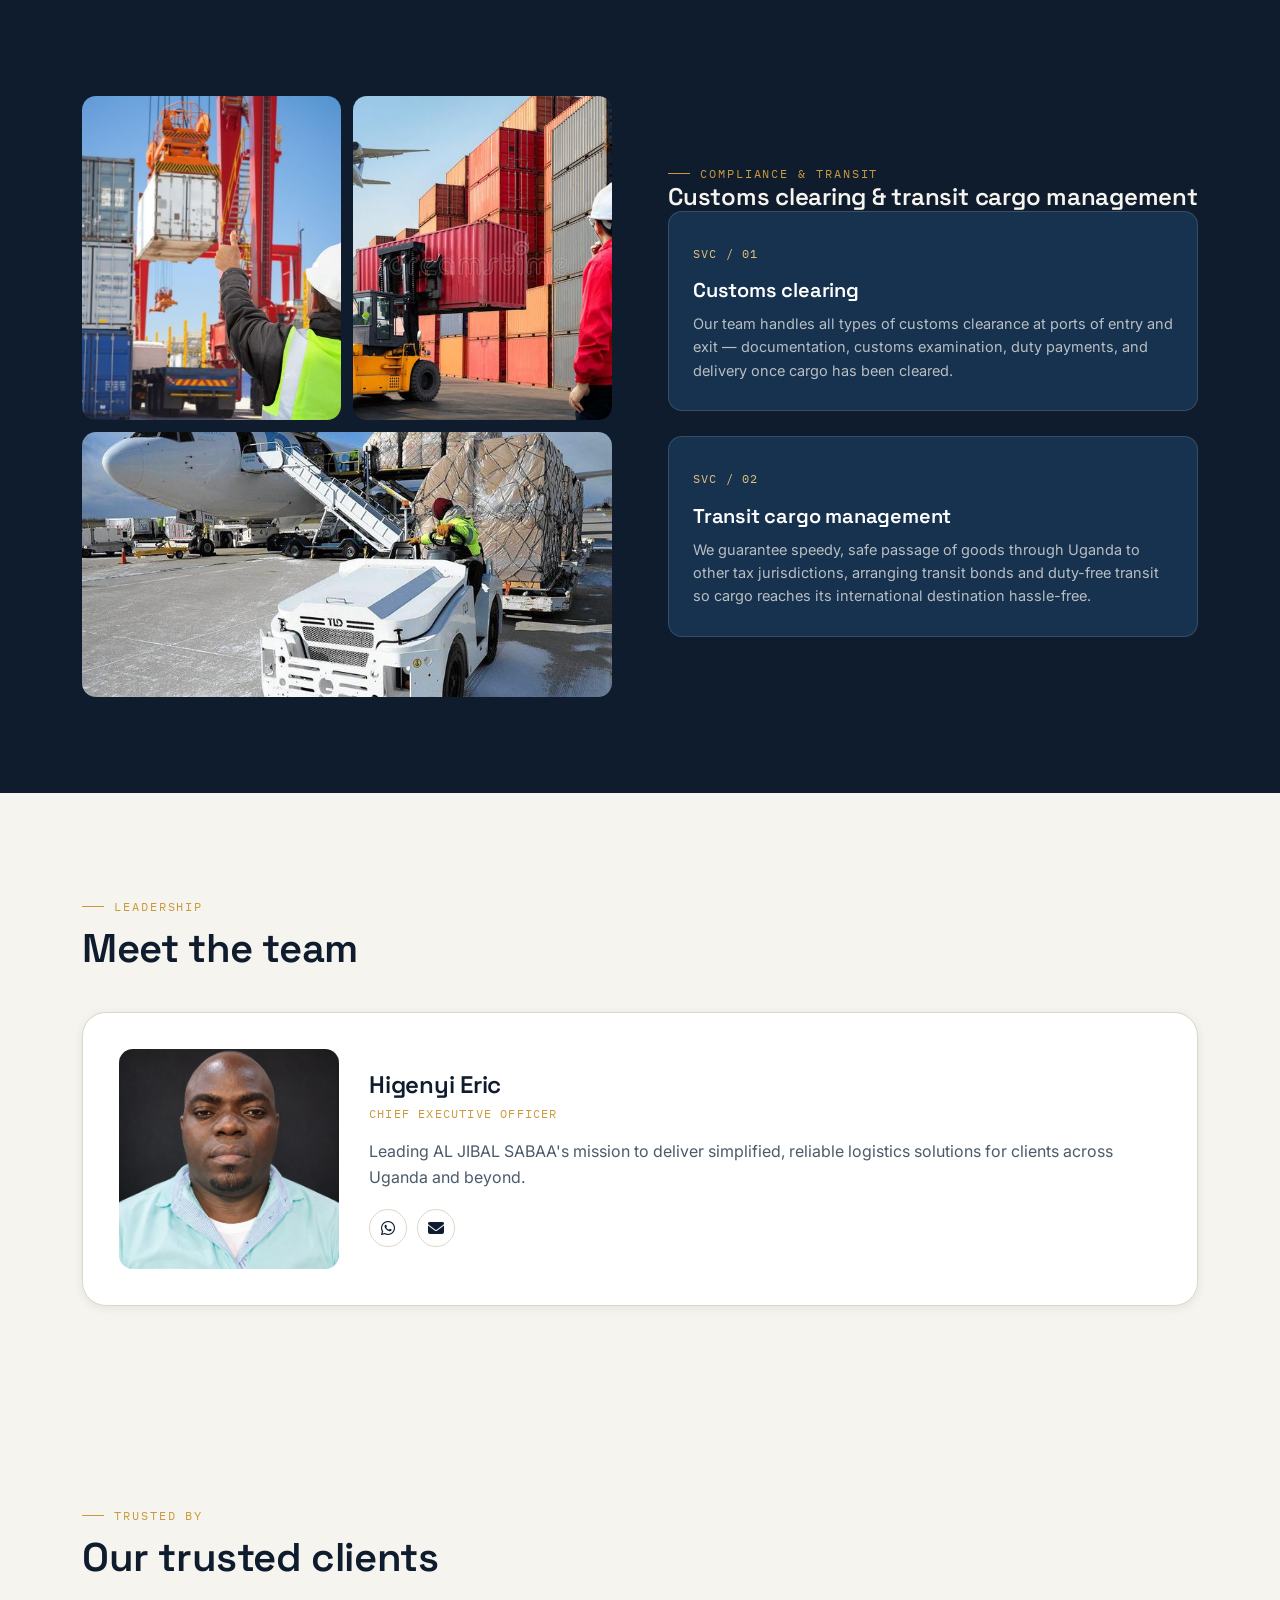
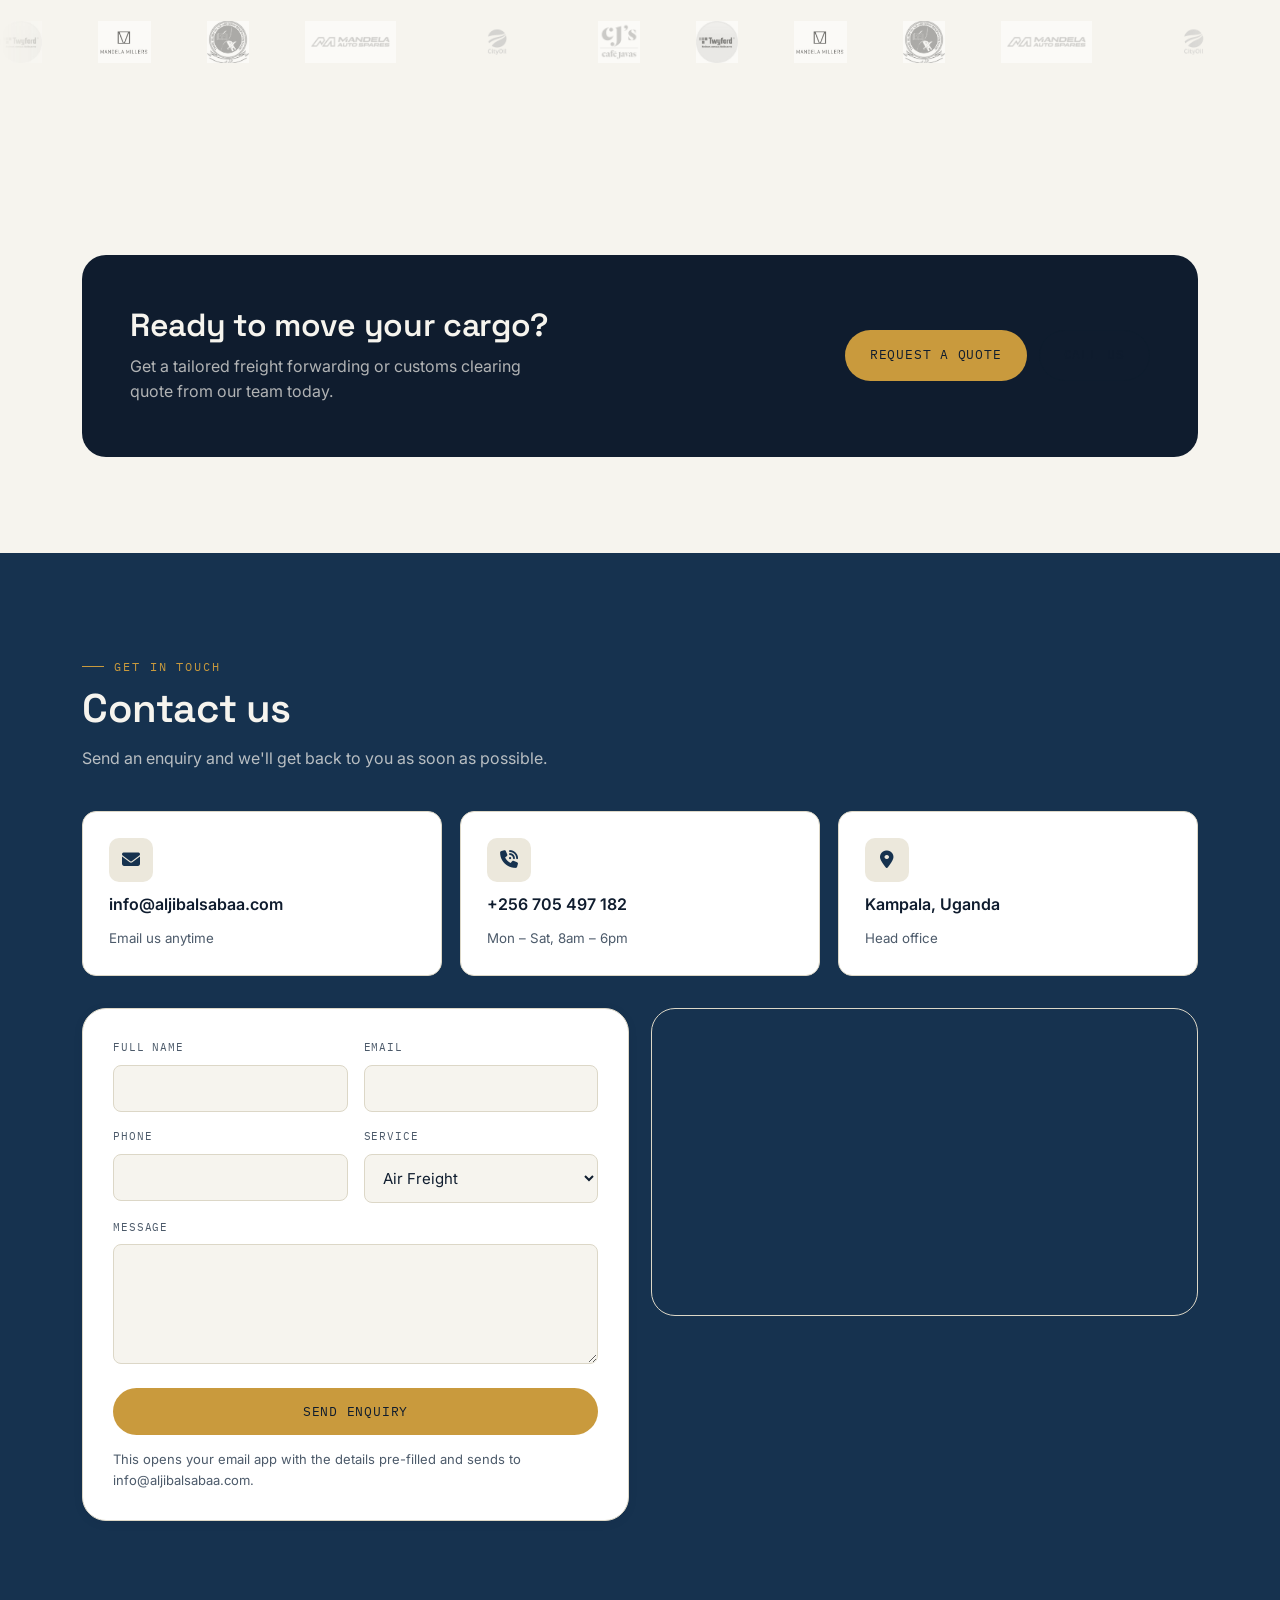
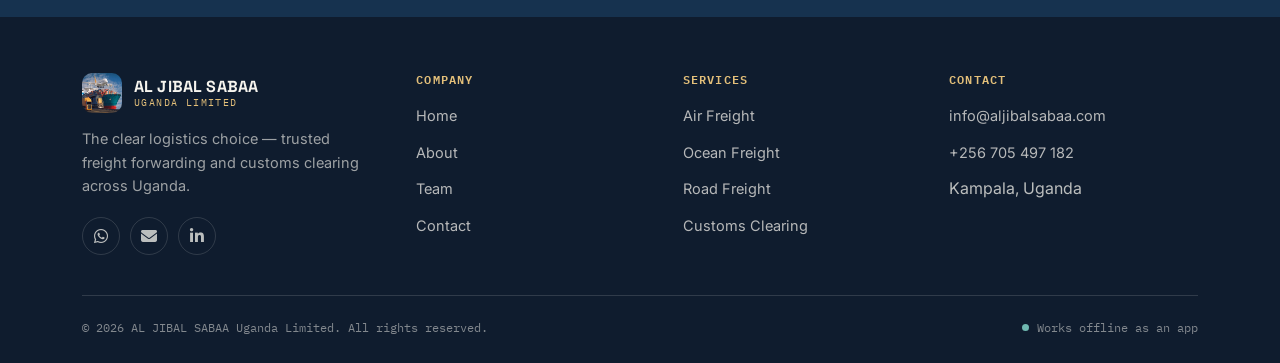
==== commit 1054a69c: "v2.1" ====
--- a/index.html
+++ b/index.html
@@ -1,259 +1,412 @@
-<!DOCTYPE html>
-<html lang="en">
-<head>
-    <meta charset="UTF-8">
-    <meta name="viewport" content="width=device-width, initial-scale=1.0">
-    <title>AL JIBAL SABAA U LTD</title>
-    <link rel="stylesheet" href="https://cdnjs.cloudflare.com/ajax/libs/font-awesome/6.0.0-beta3/css/all.min.css">
-    <link rel="stylesheet" href="https://cdn.jsdelivr.net/npm/bootstrap@5.3.0/dist/css/bootstrap.min.css">
-    <link rel="stylesheet" href="https://cdnjs.cloudflare.com/ajax/libs/font-awesome/6.0.0/css/all.min.css">
-    <link rel="stylesheet" href="styles.css">
-
-    <div class="contact-top">
-        <div class="text-top">
-            <h5 style="font-weight: bold; letter-spacing: 2px;">AL JIBAL SABAA UGANDA LIMITED The clear logistics choice</h5>
-        </div>
-        
-        <div class="icons">
-            <a href="mailto:example@email.com"><i class="fas fa-envelope"></i> example@email.com</a>
-            <a href="#" class="phone-number" data-number="+1234567890"><i class="fas fa-phone-volume"></i> +123 456 7890</a>
-        </div>
-    </div>
-</head>
-<body>
-<!-- Navigation Bar -->
-<nav class="navbar navbar-expand-lg fixed-top">
-    <div class="container">
-        <a class="navbar-brand" href="#">AL JIBAL SABAA</a>
-        <button class="navbar-toggler" type="button" data-bs-toggle="collapse" data-bs-target="#navbarNav">
-            <span class="custom-toggler-icon"></span>
-        </button>
-        <div class="collapse navbar-collapse" id="navbarNav">
-            <ul class="navbar-nav ms-auto">
-                <li class="nav-item"><a class="nav-link active" href="index.html">Home</a></li>
-                <li class="nav-item"><a class="nav-link" href="about.html">About</a></li>
-                <li class="nav-item"><a class="nav-link" href="#">Services</a></li>
-                <li class="nav-item"><a class="nav-link" href="#">Portfolio</a></li>
-                <li class="nav-item"><a class="nav-link" href="#">Contact</a></li>
-            </ul>
-        </div>
-    </div>
-</nav>
-
-
-<div class="hero">
-    <div class="slide active">
-        <img src="images/her (2).png" alt="Nature">
-        <div class="content">
-            <h1>Welcome to Nature</h1>
-            <p>Experience the beauty of the wild.</p>
-        </div>
-    </div>
-    <div class="slide">
-        <img src="images/her (3).png" alt="City">
-        <div class="content">
-            <h1>Explore the City</h1>
-            <p>Discover urban adventures.</p>
-        </div>
-    </div>
-    <div class="slide">
-        <img src="images/her (1).png" alt="Ocean">
-        <div class="content">
-            <h1>Relax by the Ocean</h1>
-            <p>Unwind with the sound of waves.</p>
-        </div>
-    </div>
-</div>
-      
-<div class="contais">
-
-<div class="containe">
-    <div class="logo">
-        <img src="images/hero 2.jpg" alt="Company Logo">
-    </div>
-    <h1 class="title">AL JIBAL SABAA<br>UGANDA LIMITED</h1>
-    <p class="slogan"> <em>The clear logistics choice</em></p>
-    <h2 class="profile-heading">Company Profile</h2>
-    <p class="description">
-        AL JIBAL is a reputable and trusted logistics <br> company based in Uganda, 
-        offering comprehensive logistics services to businesses across the country.
-    </p>
-</div>
-</div>
-
-
-<div class="containerr">
-    <div class="title">Mission & Vision</div>
-    <div class="sections">
-        <div>
-            <div class="pentagon">Mission</div>
-            <div class="box"> <br> To deliver simplified logistics solutions to clients’ needs</div>
-        </div>
-        <div>
-            <div class="pentagon">Vision</div>
-            <div class="box">To be the leader in providing global market access for our clients through logistics</div>
-        </div>
-    </div>
-    <div class="core-values">Core Values</div>
-    <div class="values-bar">
-        <div>Commitment</div>
-        <div>Innovation</div>
-        <div>Integrity</div>
-        <div>Team work</div>
-    </div>
-</div>
-
-
-<div class="section-wrapper">
-    <div class="section-title">Why Choose Us</div>  
-    <div class="content-container">
-        <div class="info-card">
-            <div class="icon-wrapper">
-                <i class="fas fa-search"></i> <!-- Search Icon -->
-            </div>
-            <h3 class="info-title">Tailor made solutions</h3>
-            <p>We understand that every business has unique requirements when it comes to logistics. That's why we offer tailor-made solutions that are designed to fit your specific needs.</p>
-        </div>
-        <div class="info-card">
-            <div class="icon-wrapper">
-                <i class="fas fa-fingerprint"></i> 
-            </div>
-            <h3 class="info-title">Experience, efficiency and excellence</h3>
-            <p>With years of experience in the logistics industry, Al Jibal has honed its expertise to deliver exceptional service and unparalleled efficiency.</p>
-        </div>
-        <div class="info-card">
-            <div class="icon-wrapper">
-                <i class="fas fa-handshake"></i> 
-            </div>
-            <h3 class="info-title">Long term – relationships</h3>
-            <p>Building strong and enduring relationships with our clients is a cornerstone of our business philosophy. We believe in forging partnerships based on trust, transparency, and open communication.</p>
-        </div>
-    </div>
-</div>
-
-
-<section class="freight-section">
-    <div class="image-wrapper">
-        <div class="image-container left">
-            <div class="image-box" data-text="Air Freight">
-                <img src="images/serv (2).jpg" alt="Air Freight">
-            </div>
-            <div class="image-box" data-text="Ocean Freight">
-                <img src="images/serv (1).jpg" alt="Ocean Freight">
-            </div>
-        </div>
-        <div class="text-container">
-            <h2>Freight Forwarding</h2>
-            <p>We offer international and domestic air, road, ocean freight forwarding services. Handling small to large shipments with professionalism, we strive to meet all our clients' global freight forwarding needs within Uganda and around the world. Our approach is to provide tailored solutions that are built around the clients’ specific requirements.</p>
-        </div>
-        <div class="image-container right">
-            <div class="image-box" data-text="Road Freight">
-                <img src="images/hero 1.jpg" alt="Road Freight">
-            </div>
-        </div>
-    </div>
-</section>
-
-
-
-<section class="service-section">
-    <div class="service-wrapper">
-        
-        <div class="left-image">
-            <img src="images/ser (2).jpg" alt="Customs Clearing">
-        </div>
-
-        <div class="service-content">
-            <h3 style="font-weight: bold;">Customs clearing</h3>
-            <p style="color: aliceblue;">Our team is able to deal with all types of customs clearance at ports of entry and exit. 
-                We take care of all relevant documentation, customs examination, facilitate payments of duty, 
-                and arrange delivery once the cargo has been cleared.</p>
-
-            <h3 style="font-weight: bold;">Transit cargo management</h3>
-            <p style="color: aliceblue;">We guarantee speedy and safe passage of goods through Uganda to other tax jurisdictions. 
-                Our company arranges transit bonds and enables duty-free transit of goods through Uganda so 
-                the cargo can reach international destinations hassle-free.</p>
-        </div>
-
-        <div class="right-images">
-            <img src="images/ser (1).jpg" alt="Transit Cargo">
-            <img src="images/hero (10).jpg" alt="Truck Transport">
-        </div>
-
-    </div>
-
-</section>
-
-
-<section class="team-section">
-    <h1>Meet Our Team</h1>            <br>            <br>
-    <div class="team-container">
-        <div class="team-member">
-            <div class="image-container">
-                <img src="images/der.jpg" alt="Team Member">
-            </div>
-            <h3>Agaba Derick</h3>
-            <p>C E O</p>
-            <div class="social-icons">
-                <a href="#" class="whatsapp"><i class="fab fa-whatsapp"></i></a>
-                <a href="#" class="gmail"><i class="fas fa-envelope"></i></a>
-            </div>
-        </div>
-        <div class="team-member">
-            <div class="image-container">
-                <img src="images/der.jpg" alt="Team Member">
-            </div>
-            <h3>Agaba Derick</h3>
-            <p>C E O</p>
-            <div class="social-icons">
-                <a href="#" class="whatsapp"><i class="fab fa-whatsapp"></i></a>
-                <a href="#" class="gmail"><i class="fas fa-envelope"></i></a>
-            </div>
-        </div>
-        <div class="team-member">
-            <div class="image-container">
-                <img src="images/der.jpg" alt="Team Member">
-            </div>
-            <h3>Agaba Derick</h3>
-            <p>C E O</p>
-            <div class="social-icons">
-                <a href="#" class="whatsapp"><i class="fab fa-whatsapp"></i></a>
-                <a href="#" class="gmail"><i class="fas fa-envelope"></i></a>
-            </div>
-        </div>
-        <div class="team-member">
-            <div class="image-container">
-                <img src="images/der.jpg" alt="Team Member">
-            </div>
-            <h3>Agaba Derick</h3>
-            <p>C E O</p>
-            <div class="social-icons">
-                <a href="#" class="whatsapp"><i class="fab fa-whatsapp"></i></a>
-                <a href="#" class="gmail"><i class="fas fa-envelope"></i></a>
-            </div>
-        </div>
-    </div>
-</section>
-  
-    <br>                                <br>
-
-<div class="containere">
-    <h1 class="titlee">Our trusted clients</h1>    <br>        <br>
-    <div class="clients" id="clientContainer">
-        <img src="images/clients (1).jpg" alt="Client Logo">
-        <img src="images/clients (1).png" alt="Client Logo">
-        <img src="images/clients (2).jpg" alt="Client Logo">
-        <img src="images/clients (2).png" alt="Client Logo">
-        <img src="images/clients (3).png" alt="Client Logo">
-        <img src="images/clients.jpg" alt="Client Logo">
-    </div>
-</div>
-
-
-
-
-<!-- JavaScript -->
-<script src="https://cdn.jsdelivr.net/npm/bootstrap@5.3.0/dist/js/bootstrap.bundle.min.js"></script>
-<script src="script.js"></script>
-</body>
-</html>
+<!DOCTYPE html>
+<html lang="en">
+<head>
+<meta charset="UTF-8">
+<meta name="viewport" content="width=device-width, initial-scale=1.0">
+<title>AL JIBAL SABAA Uganda Limited — The Clear Logistics Choice</title>
+<meta name="description" content="AL JIBAL SABAA is a trusted logistics company in Uganda offering air, ocean and road freight forwarding, customs clearing and transit cargo management.">
+<meta name="theme-color" content="#0F1C2E">
+<link rel="icon" href="images/hero 2.jpg">
+<link rel="stylesheet" href="https://cdnjs.cloudflare.com/ajax/libs/font-awesome/6.5.2/css/all.min.css">
+<link rel="stylesheet" href="style.css">
+</head>
+<body>
+
+<!-- Top announcement bar -->
+<div class="topbar">
+  <div class="container">
+    <span class="topbar-msg">AL JIBAL SABAA UGANDA LIMITED — The clear logistics choice</span>
+    <div class="topbar-links">
+      <a href="mailto:info@aljibalsabaa.com"><i class="fas fa-envelope"></i> info@aljibalsabaa.com</a>
+      <a href="tel:+256705497182"><i class="fas fa-phone-volume"></i> +256 705 497 182</a>
+    </div>
+  </div>
+</div>
+
+<!-- Header -->
+<header class="site-header">
+  <div class="container">
+    <a class="brand" href="index.html">
+      <img src="images/hero 2.jpg" alt="AL JIBAL SABAA logo">
+      <span class="brand-text">
+        <strong>AL JIBAL SABAA</strong>
+        <span>Uganda Limited</span>
+      </span>
+    </a>
+    <nav class="nav-links">
+      <a href="index.html" data-nav="index.html">Home</a>
+      <a href="about.html" data-nav="about.html">About</a>
+      <a href="#services">Services</a>
+      <a href="#team">Team</a>
+      <a href="#contact">Contact</a>
+    </nav>
+    <div class="header-actions">
+      <a href="#contact" class="btn btn-primary">Get a quote</a>
+    </div>
+  </div>
+</header>
+
+<!-- Hero -->
+<section class="hero">
+  <div class="container">
+    <div class="hero-copy">
+      <span class="eyebrow">Freight &amp; Logistics · Uganda</span>
+      <h1>The clear <em>logistics</em> choice</h1>
+      <p>AL JIBAL is a reputable and trusted logistics company based in Uganda, offering comprehensive logistics services to businesses across the country.</p>
+      <div class="hero-cta">
+        <a href="#contact" class="btn btn-primary">Request a quote</a>
+        <a href="#services" class="btn btn-outline">Our services</a>
+      </div>
+    </div>
+
+    <div class="hero-manifest">
+      <div class="slide is-active"><img src="images/her (2).png" alt="Nature landscape"></div>
+      <div class="slide"><img src="images/her (3).png" alt="City skyline"></div>
+      <div class="slide"><img src="images/her (1).png" alt="Ocean freight route"></div>
+      <div class="hero-tag"><b>Nationwide</b> coverage across Uganda</div>
+      <div class="hero-dots"></div>
+    </div>
+  </div>
+
+  <div class="route-strip">
+    <div class="container">
+      <div class="route-track">
+        <div class="route-stop"><span class="dot"></span><span>Air Freight</span></div>
+        <div class="route-stop"><span class="dot"></span><span>Ocean Freight</span></div>
+        <div class="route-stop"><span class="dot"></span><span>Road Freight</span></div>
+        <div class="route-stop"><span class="dot"></span><span>Customs Clearing</span></div>
+        <div class="route-stop"><span class="dot"></span><span>Transit Cargo Management</span></div>
+      </div>
+    </div>
+  </div>
+</section>
+
+<!-- Stats -->
+<section class="stats">
+  <div class="container">
+    <div class="stat"><b>10+</b><span>Years in logistics</span></div>
+    <div class="stat"><b>500+</b><span>Shipments handled</span></div>
+    <div class="stat"><b>50+</b><span>Corporate clients</span></div>
+    <div class="stat"><b>24/7</b><span>Client support</span></div>
+  </div>
+</section>
+
+<!-- Company profile -->
+<section class="section reveal">
+  <div class="container">
+    <div class="section-head">
+      <span class="eyebrow">Company Profile</span>
+      <h2>AL JIBAL SABAA Uganda Limited</h2>
+      <p>AL JIBAL is a reputable and trusted logistics company based in Uganda, offering comprehensive logistics services to businesses across the country.</p>
+    </div>
+  </div>
+</section>
+
+<!-- Mission, Vision & Values -->
+<section class="section section--navy reveal">
+  <div class="container">
+    <div class="section-head">
+      <span class="eyebrow">Our Purpose</span>
+      <h2>Mission &amp; Vision</h2>
+    </div>
+    <div class="mv-grid">
+      <div class="mv-card">
+        <span class="eyebrow">Mission</span>
+        <p>To deliver simplified logistics solutions to clients' needs.</p>
+      </div>
+      <div class="mv-card">
+        <span class="eyebrow">Vision</span>
+        <p>To be the leader in providing global market access for our clients through logistics.</p>
+      </div>
+    </div>
+    <div class="values-row">
+      <span class="value-pill">Commitment</span>
+      <span class="value-pill">Innovation</span>
+      <span class="value-pill">Integrity</span>
+      <span class="value-pill">Team work</span>
+    </div>
+  </div>
+</section>
+
+<!-- Why choose us -->
+<section class="section reveal">
+  <div class="container">
+    <div class="section-head">
+      <span class="eyebrow">Why Choose Us</span>
+      <h2>Built around your cargo</h2>
+    </div>
+    <div class="grid-3">
+      <div class="card">
+        <div class="icon"><i class="fas fa-search"></i></div>
+        <h3>Tailor made solutions</h3>
+        <p>We understand that every business has unique requirements when it comes to logistics. That's why we offer tailor-made solutions designed to fit your specific needs.</p>
+      </div>
+      <div class="card">
+        <div class="icon"><i class="fas fa-fingerprint"></i></div>
+        <h3>Experience, efficiency and excellence</h3>
+        <p>With years of experience in the logistics industry, Al Jibal has honed its expertise to deliver exceptional service and unparalleled efficiency.</p>
+      </div>
+      <div class="card">
+        <div class="icon"><i class="fas fa-handshake"></i></div>
+        <h3>Long term relationships</h3>
+        <p>Building strong and enduring relationships with our clients is a cornerstone of our business philosophy — trust, transparency and open communication.</p>
+      </div>
+    </div>
+  </div>
+</section>
+
+<!-- Freight forwarding -->
+<section class="section reveal" id="services">
+  <div class="container">
+    <div class="split">
+      <div class="split-media">
+        <img src="images/serv (2).jpg" alt="Air Freight">
+        <img src="images/serv (1).jpg" alt="Ocean Freight">
+        <img class="full" src="images/hero 1.jpg" alt="Road Freight truck">
+      </div>
+      <div class="split-copy">
+        <span class="eyebrow">Freight Forwarding</span>
+        <h2>Air, ocean &amp; road — handled end to end</h2>
+        <p>We offer international and domestic air, road and ocean freight forwarding services. Handling small to large shipments with professionalism, we strive to meet all our clients' global freight forwarding needs within Uganda and around the world. Our approach is to provide tailored solutions built around each client's specific requirements.</p>
+      </div>
+    </div>
+  </div>
+</section>
+
+<!-- Customs clearing & transit cargo -->
+<section class="section section--dark reveal">
+  <div class="container">
+    <div class="split reverse">
+      <div class="split-media">
+        <img src="images/ser (2).jpg" alt="Customs clearing at port">
+        <img src="images/ser (1).jpg" alt="Transit cargo">
+        <img class="full" src="images/hero (10).jpg" alt="Truck transport">
+      </div>
+      <div class="split-copy">
+        <span class="eyebrow">Compliance &amp; Transit</span>
+        <h2>Customs clearing &amp; transit cargo management</h2>
+        <div class="service-card">
+          <span class="code">SVC / 01</span>
+          <h3>Customs clearing</h3>
+          <p>Our team handles all types of customs clearance at ports of entry and exit — documentation, customs examination, duty payments, and delivery once cargo has been cleared.</p>
+        </div>
+        <br>
+        <div class="service-card">
+          <span class="code">SVC / 02</span>
+          <h3>Transit cargo management</h3>
+          <p>We guarantee speedy, safe passage of goods through Uganda to other tax jurisdictions, arranging transit bonds and duty-free transit so cargo reaches its international destination hassle-free.</p>
+        </div>
+      </div>
+    </div>
+  </div>
+</section>
+
+<!-- Leadership -->
+<section class="section reveal" id="team">
+  <div class="container">
+    <div class="section-head">
+      <span class="eyebrow">Leadership</span>
+      <h2>Meet the team</h2>
+    </div>
+    <div class="leader">
+      <img src="images/deri.jpg" alt="Eric Higenyi, CEO">
+      <div>
+        <h3>Higenyi Eric</h3>
+        <span class="role">Chief Executive Officer</span>
+        <p>Leading AL JIBAL SABAA's mission to deliver simplified, reliable logistics solutions for clients across Uganda and beyond.</p>
+        <div class="social">
+          <a href="#" aria-label="WhatsApp"><i class="fab fa-whatsapp"></i></a>
+          <a href="mailto:info@aljibalsabaa.com" aria-label="Email"><i class="fas fa-envelope"></i></a>
+        </div>
+      </div>
+    </div>
+  </div>
+</section>
+
+<!-- Clients marquee -->
+<section class="section reveal">
+  <div class="container">
+    <div class="section-head">
+      <span class="eyebrow">Trusted By</span>
+      <h2>Our trusted clients</h2>
+    </div>
+  </div>
+  <div class="marquee">
+    <div class="marquee-track">
+      <img src="images/clients (1).jpg" alt="Client logo">
+      <img src="images/clients (1).png" alt="Client logo">
+      <img src="images/clients (2).jpg" alt="Client logo">
+      <img src="images/clients (2).png" alt="Client logo">
+      <img src="images/clients (3).png" alt="Client logo">
+      <img src="images/clients.jpg" alt="Client logo">
+      <!-- duplicated set for seamless marquee loop -->
+      <img src="images/clients (1).jpg" alt="Client logo">
+      <img src="images/clients (1).png" alt="Client logo">
+      <img src="images/clients (2).jpg" alt="Client logo">
+      <img src="images/clients (2).png" alt="Client logo">
+      <img src="images/clients (3).png" alt="Client logo">
+      <img src="images/clients.jpg" alt="Client logo">
+    </div>
+  </div>
+</section>
+
+<!-- CTA banner -->
+<section class="section reveal">
+  <div class="container">
+    <div class="cta-banner">
+      <div>
+        <h2>Ready to move your cargo?</h2>
+        <p>Get a tailored freight forwarding or customs clearing quote from our team today.</p>
+      </div>
+      <div class="cta-actions">
+        <a href="#contact" class="btn btn-primary">Request a quote</a>
+        <a href="tel:+256705497182" class="btn btn-ghost-light">Call us</a>
+      </div>
+    </div>
+  </div>
+</section>
+
+<!-- Contact -->
+<section class="section section--navy reveal" id="contact">
+  <div class="container">
+    <div class="section-head">
+      <span class="eyebrow">Get in touch</span>
+      <h2>Contact us</h2>
+      <p>Send an enquiry and we'll get back to you as soon as possible.</p>
+    </div>
+
+    <div class="contact-grid">
+      <div class="contact-card">
+        <div class="icon"><i class="fas fa-envelope"></i></div>
+        <a href="mailto:info@aljibalsabaa.com">info@aljibalsabaa.com</a>
+        <small>Email us anytime</small>
+      </div>
+      <div class="contact-card">
+        <div class="icon"><i class="fas fa-phone-volume"></i></div>
+        <a href="tel:+256705497182">+256 705 497 182</a>
+        <small>Mon – Sat, 8am – 6pm</small>
+      </div>
+      <div class="contact-card">
+        <div class="icon"><i class="fas fa-location-dot"></i></div>
+        <span class="value">Kampala, Uganda</span>
+        <small>Head office</small>
+      </div>
+    </div>
+
+    <div class="grid-2" style="margin-top:32px;">
+      <form id="contactForm" class="form-card">
+        <div class="form-row two">
+          <div class="field">
+            <label for="name">Full name</label>
+            <input id="name" name="name" type="text" required>
+          </div>
+          <div class="field">
+            <label for="email">Email</label>
+            <input id="email" name="email" type="email" required>
+          </div>
+        </div>
+        <div class="form-row two">
+          <div class="field">
+            <label for="phone">Phone</label>
+            <input id="phone" name="phone" type="tel">
+          </div>
+          <div class="field">
+            <label for="service">Service</label>
+            <select id="service" name="service">
+              <option>Air Freight</option>
+              <option>Ocean Freight</option>
+              <option>Road Freight</option>
+              <option>Customs Clearing</option>
+              <option>Transit Cargo Management</option>
+            </select>
+          </div>
+        </div>
+        <div class="form-row">
+          <div class="field">
+            <label for="message">Message</label>
+            <textarea id="message" name="message" required></textarea>
+          </div>
+        </div>
+        <button type="submit" class="btn btn-primary btn-block">Send enquiry</button>
+        <p class="form-note">This opens your email app with the details pre-filled and sends to info@aljibalsabaa.com.</p>
+        <div class="form-success" id="formSuccess">
+          <i class="fas fa-circle-check"></i> Thanks — your email app should now be open.
+        </div>
+      </form>
+
+      <div class="map-box">
+        <iframe src="https://www.google.com/maps?q=Kampala,Uganda&output=embed" loading="lazy" title="Map showing our Kampala office"></iframe>
+      </div>
+    </div>
+  </div>
+</section>
+
+<!-- Footer -->
+<footer class="site-footer">
+  <div class="container">
+    <div class="footer-top">
+      <div class="footer-brand">
+        <div class="brand">
+          <img src="images/hero 2.jpg" alt="AL JIBAL SABAA logo">
+          <span class="brand-text">
+            <strong>AL JIBAL SABAA</strong>
+            <span>Uganda Limited</span>
+          </span>
+        </div>
+        <p>The clear logistics choice — trusted freight forwarding and customs clearing across Uganda.</p>
+        <div class="footer-social">
+          <a href="#" aria-label="WhatsApp"><i class="fab fa-whatsapp"></i></a>
+          <a href="mailto:info@aljibalsabaa.com" aria-label="Email"><i class="fas fa-envelope"></i></a>
+          <a href="#" aria-label="LinkedIn"><i class="fab fa-linkedin-in"></i></a>
+        </div>
+      </div>
+
+      <div class="footer-col">
+        <h4>Company</h4>
+        <ul>
+          <li><a href="index.html">Home</a></li>
+          <li><a href="about.html">About</a></li>
+          <li><a href="#team">Team</a></li>
+          <li><a href="#contact">Contact</a></li>
+        </ul>
+      </div>
+
+      <div class="footer-col">
+        <h4>Services</h4>
+        <ul>
+          <li><a href="#services">Air Freight</a></li>
+          <li><a href="#services">Ocean Freight</a></li>
+          <li><a href="#services">Road Freight</a></li>
+          <li><a href="#services">Customs Clearing</a></li>
+        </ul>
+      </div>
+
+      <div class="footer-col">
+        <h4>Contact</h4>
+        <ul>
+          <li><a href="mailto:info@aljibalsabaa.com">info@aljibalsabaa.com</a></li>
+          <li><a href="tel:+256705497182">+256 705 497 182</a></li>
+          <li>Kampala, Uganda</li>
+        </ul>
+      </div>
+    </div>
+
+    <div class="footer-bottom">
+      <span>&copy; 2026 AL JIBAL SABAA Uganda Limited. All rights reserved.</span>
+      <span class="pwa-hint"><span class="dot"></span> Works offline as an app</span>
+    </div>
+  </div>
+</footer>
+
+<!-- Mobile bottom nav -->
+<nav class="bottom-nav">
+  <a href="index.html" data-nav="index.html"><i class="fas fa-house"></i><span>Home</span></a>
+  <a href="#services"><i class="fas fa-boxes-stacked"></i><span>Services</span></a>
+  <a href="#contact" class="nav-cta"><span class="fab"><i class="fas fa-paper-plane"></i></span><span>Quote</span></a>
+  <a href="about.html" data-nav="about.html"><i class="fas fa-circle-info"></i><span>About</span></a>
+  <a href="tel:+256705497182"><i class="fas fa-phone"></i><span>Call</span></a>
+</nav>
+
+<script src="app.js"></script>
+</body>
+</html>
--- a/style.css
+++ b/style.css
@@ -0,0 +1,533 @@
+/* =========================================================================
+   AL JIBAL SABAA — Design System
+   Tokens: Navy/ink base, brass (customs-stamp gold) + ocean teal accents,
+   paper neutrals. Display: Space Grotesk. Body: Inter. Utility: IBM Plex Mono.
+   ========================================================================= */
+
+@import url('https://fonts.googleapis.com/css2?family=Space+Grotesk:wght@500;600;700&family=Inter:wght@400;500;600;700&family=IBM+Plex+Mono:wght@500;600&display=swap');
+
+:root{
+  /* Color */
+  --ink:        #0F1C2E;
+  --navy:       #16324F;
+  --navy-2:     #1E3F63;
+  --navy-soft:  #274a72;
+  --brass:      #C99A3D;
+  --brass-soft: #E4C07A;
+  --teal:       #2F8F86;
+  --teal-soft:  #6FB8B0;
+  --paper:      #F6F4EE;
+  --paper-dim:  #ECE8DC;
+  --white:      #FFFFFF;
+  --ink-soft:   #4C5A6A;
+  --line:       #DCD7C7;
+  --line-dark:  rgba(246,244,238,0.14);
+  --danger:     #B3492F;
+
+  /* Type */
+  --f-display: 'Space Grotesk', 'Segoe UI', sans-serif;
+  --f-body: 'Inter', 'Segoe UI', sans-serif;
+  --f-mono: 'IBM Plex Mono', 'SFMono-Regular', monospace;
+
+  /* Layout */
+  --container: 1180px;
+  --radius-sm: 8px;
+  --radius-md: 14px;
+  --radius-lg: 24px;
+  --header-h: 72px;
+  --bottomnav-h: 68px;
+  --shadow-sm: 0 2px 10px rgba(15,28,46,0.08);
+  --shadow-md: 0 12px 32px rgba(15,28,46,0.14);
+  --shadow-lg: 0 24px 60px rgba(15,28,46,0.22);
+  --safe-b: env(safe-area-inset-bottom, 0px);
+}
+
+*, *::before, *::after{ box-sizing: border-box; }
+html{ scroll-behavior: smooth; }
+html, body{ margin:0; padding:0; }
+body{
+  font-family: var(--f-body);
+  background: var(--paper);
+  color: var(--ink);
+  line-height: 1.6;
+  -webkit-font-smoothing: antialiased;
+  overflow-x: hidden;
+  padding-bottom: calc(var(--bottomnav-h) + var(--safe-b));
+}
+@media (min-width: 992px){ body{ padding-bottom: 0; } }
+
+img{ max-width:100%; display:block; }
+a{ color: inherit; text-decoration: none; }
+ul{ list-style:none; margin:0; padding:0; }
+button{ font-family: inherit; }
+h1,h2,h3,h4{ font-family: var(--f-display); margin:0; line-height:1.15; font-weight:600; letter-spacing:-0.01em; }
+p{ margin:0; }
+
+.container{ max-width: var(--container); margin: 0 auto; padding: 0 20px; }
+@media (min-width: 768px){ .container{ padding: 0 32px; } }
+
+.eyebrow{
+  font-family: var(--f-mono);
+  font-size: 12px;
+  letter-spacing: 0.16em;
+  text-transform: uppercase;
+  color: var(--brass);
+  display: inline-flex;
+  align-items: center;
+  gap: 10px;
+}
+.eyebrow::before{
+  content:"";
+  width: 22px; height: 1px;
+  background: var(--brass);
+  display:inline-block;
+}
+
+.section{ padding: 64px 0; }
+@media (min-width: 768px){ .section{ padding: 96px 0; } }
+.section--tight{ padding: 40px 0; }
+.section--dark{ background: var(--ink); color: var(--paper); }
+.section--navy{ background: var(--navy); color: var(--paper); }
+.section-head{ max-width: 640px; margin-bottom: 40px; }
+.section-head h2{ font-size: clamp(28px, 4vw, 40px); margin-top: 10px; }
+.section-head p{ margin-top: 14px; color: var(--ink-soft); font-size: 16px; }
+.section--dark .section-head p, .section--navy .section-head p{ color: rgba(246,244,238,0.72); }
+
+/* Buttons */
+.btn{
+  display:inline-flex; align-items:center; justify-content:center; gap:8px;
+  font-family: var(--f-mono); font-size: 13px; letter-spacing: 0.06em; text-transform: uppercase;
+  padding: 14px 24px; border-radius: 999px; border: 1px solid transparent;
+  cursor:pointer; transition: transform .18s ease, box-shadow .18s ease, background .18s ease, color .18s ease;
+  white-space: nowrap;
+}
+.btn:active{ transform: scale(0.97); }
+.btn-primary{ background: var(--brass); color: var(--ink); }
+.btn-primary:hover{ background: var(--brass-soft); box-shadow: var(--shadow-md); }
+.btn-outline{ border-color: var(--line-dark); color: inherit; }
+.btn-outline:hover{ border-color: var(--brass); color: var(--brass); }
+.btn-ghost-light{ border-color: rgba(15,28,46,0.18); color: var(--ink); }
+.btn-ghost-light:hover{ border-color: var(--navy); }
+.btn-block{ width: 100%; }
+
+/* =========================== Top announcement bar =========================== */
+.topbar{
+  background: var(--ink);
+  color: rgba(246,244,238,0.82);
+  font-family: var(--f-mono);
+  font-size: 12px;
+}
+.topbar .container{
+  display:flex; align-items:center; justify-content:space-between;
+  gap: 12px; padding-top: 8px; padding-bottom: 8px;
+  flex-wrap: wrap;
+}
+.topbar-msg{ letter-spacing: 0.02em; }
+.topbar-links{ display:flex; gap: 18px; }
+.topbar-links a{ display:inline-flex; align-items:center; gap:6px; opacity:.9; }
+.topbar-links a:hover{ color: var(--brass-soft); }
+@media (max-width: 640px){
+  .topbar-msg{ display:none; }
+  .topbar .container{ justify-content: center; }
+}
+
+/* =========================== Header / top nav =========================== */
+.site-header{
+  position: sticky; top: 0; z-index: 40;
+  background: rgba(15,28,46,0.92);
+  backdrop-filter: blur(10px);
+  -webkit-backdrop-filter: blur(10px);
+  border-bottom: 1px solid var(--line-dark);
+  transition: background .25s ease;
+}
+.site-header .container{
+  height: var(--header-h);
+  display:flex; align-items:center; justify-content:space-between;
+}
+.brand{ display:flex; align-items:center; gap:12px; color: var(--paper); }
+.brand img{ width: 40px; height:40px; border-radius: 10px; }
+.brand-text{ display:flex; flex-direction:column; line-height:1.15; }
+.brand-text strong{ font-family: var(--f-display); font-size:16px; letter-spacing:0.01em; }
+.brand-text span{ font-family: var(--f-mono); font-size: 10px; letter-spacing:0.14em; color: var(--brass-soft); text-transform:uppercase; }
+
+.nav-links{ display:none; align-items:center; gap: 6px; }
+.nav-links a{
+  color: rgba(246,244,238,0.78); font-size: 14px; font-weight: 500;
+  padding: 10px 16px; border-radius: 999px; position:relative;
+  transition: color .2s ease, background .2s ease;
+}
+.nav-links a:hover{ color: var(--paper); background: rgba(246,244,238,0.08); }
+.nav-links a.is-active{ color: var(--ink); background: var(--brass); }
+.header-actions{ display:flex; align-items:center; gap: 10px; }
+.header-actions .btn{ display:none; }
+
+@media (min-width: 992px){
+  .nav-links{ display:flex; }
+  .header-actions .btn{ display:inline-flex; }
+}
+
+/* =========================== Hero / route signature =========================== */
+.hero{
+  position: relative;
+  background: linear-gradient(180deg, var(--ink) 0%, var(--navy) 100%);
+  color: var(--paper);
+  overflow: hidden;
+  padding: 48px 0 0;
+}
+.hero .container{
+  position: relative; z-index: 2;
+  display:grid; gap: 36px;
+  padding-top: 20px; padding-bottom: 56px;
+}
+@media (min-width: 992px){
+  .hero .container{ grid-template-columns: 1.05fr 0.95fr; align-items:center; padding-top: 40px; padding-bottom: 90px; }
+}
+.hero-copy .eyebrow{ margin-bottom: 18px; }
+.hero-copy h1{
+  font-size: clamp(34px, 6vw, 58px);
+  color: var(--white);
+}
+.hero-copy h1 em{ font-style:normal; color: var(--brass-soft); }
+.hero-copy p{
+  margin-top: 18px; max-width: 46ch; color: rgba(246,244,238,0.78); font-size: 17px;
+}
+.hero-cta{ display:flex; flex-wrap:wrap; gap: 14px; margin-top: 30px; }
+
+.hero-manifest{
+  position: relative;
+  border-radius: var(--radius-lg);
+  overflow:hidden;
+  aspect-ratio: 4/3;
+  box-shadow: var(--shadow-lg);
+  border: 1px solid var(--line-dark);
+}
+.hero-manifest .slide{
+  position:absolute; inset:0; opacity:0; transition: opacity 1.2s ease;
+}
+.hero-manifest .slide.is-active{ opacity:1; }
+.hero-manifest .slide img{ width:100%; height:100%; object-fit:cover; }
+.hero-manifest::after{
+  content:""; position:absolute; inset:0;
+  background: linear-gradient(180deg, rgba(15,28,46,0) 40%, rgba(15,28,46,0.85) 100%);
+}
+.hero-tag{
+  position:absolute; left:16px; bottom:16px; z-index:2;
+  background: rgba(15,28,46,0.72);
+  border: 1px solid rgba(201,154,61,0.5);
+  color: var(--paper);
+  font-family: var(--f-mono);
+  font-size: 11px; letter-spacing:0.08em; text-transform:uppercase;
+  padding: 10px 14px; border-radius: var(--radius-sm);
+  display:flex; align-items:center; gap:10px;
+  backdrop-filter: blur(4px);
+}
+.hero-tag b{ color: var(--brass-soft); }
+.hero-dots{ position:absolute; right:16px; bottom:16px; z-index:2; display:flex; gap:6px; }
+.hero-dots button{
+  width:8px; height:8px; border-radius:50%; border:none; background: rgba(246,244,238,0.35); padding:0; cursor:pointer;
+}
+.hero-dots button.is-active{ background: var(--brass); width:20px; border-radius:5px; transition:.25s; }
+
+/* route strip */
+.route-strip{
+  position: relative; z-index:2;
+  border-top: 1px solid var(--line-dark);
+  background: rgba(255,255,255,0.03);
+}
+.route-strip .container{ padding: 0; }
+.route-track{
+  display:flex; overflow-x:auto; scrollbar-width:none;
+  padding: 18px 20px;
+}
+.route-track::-webkit-scrollbar{ display:none; }
+.route-stop{
+  flex: 0 0 auto; display:flex; align-items:center; gap:10px; padding-right: 34px; position:relative;
+}
+.route-stop:not(:last-child)::after{
+  content:""; position:absolute; right:8px; top:50%; width:20px; height:1px;
+  background-image: linear-gradient(90deg, var(--brass) 50%, transparent 50%);
+  background-size: 8px 1px; transform: translateY(-50%);
+}
+.route-stop .dot{ width:9px; height:9px; border-radius:50%; background: var(--brass); flex:0 0 auto; }
+.route-stop span{ font-family: var(--f-mono); font-size:12px; letter-spacing:0.05em; color: rgba(246,244,238,0.75); white-space:nowrap; }
+
+/* mountain silhouette divider (brand nod: Jibal = mountains) */
+.peaks{ display:block; width:100%; height:auto; margin-top: -1px; }
+
+/* =========================== Stats strip =========================== */
+.stats{
+  background: var(--paper-dim);
+  border-bottom: 1px solid var(--line);
+}
+.stats .container{
+  display:grid; grid-template-columns: repeat(2,1fr); gap: 26px 20px;
+  padding-top: 34px; padding-bottom: 34px;
+}
+@media (min-width:768px){ .stats .container{ grid-template-columns: repeat(4,1fr); } }
+.stat b{
+  font-family: var(--f-display); font-size: clamp(26px,4vw,36px); color: var(--navy); display:block;
+}
+.stat span{ font-family: var(--f-mono); font-size:11px; letter-spacing:0.08em; text-transform:uppercase; color: var(--ink-soft); }
+
+/* =========================== Cards =========================== */
+.grid-3{ display:grid; gap: 22px; grid-template-columns: 1fr; }
+@media (min-width:640px){ .grid-3{ grid-template-columns: repeat(2,1fr);} }
+@media (min-width:992px){ .grid-3{ grid-template-columns: repeat(3,1fr);} }
+
+.grid-2{ display:grid; gap: 22px; grid-template-columns: 1fr; }
+@media (min-width:768px){ .grid-2{ grid-template-columns: repeat(2,1fr);} }
+
+.card{
+  background: var(--white); border: 1px solid var(--line); border-radius: var(--radius-md);
+  padding: 30px 26px; box-shadow: var(--shadow-sm); transition: transform .2s ease, box-shadow .2s ease;
+}
+.card:hover{ transform: translateY(-4px); box-shadow: var(--shadow-md); }
+.card .icon{
+  width:48px; height:48px; border-radius:12px; background: var(--navy); color: var(--brass-soft);
+  display:flex; align-items:center; justify-content:center; font-size:20px; margin-bottom:18px;
+}
+.card h3{ font-size:19px; margin-bottom:10px; }
+.card p{ color: var(--ink-soft); font-size:15px; }
+.card .tag{ font-family: var(--f-mono); font-size:11px; color: var(--brass); letter-spacing:0.08em; text-transform:uppercase; }
+
+/* Service card variant with number tag (legit sequence: service catalogue codes) */
+.service-card{
+  background: var(--navy); color: var(--paper); border-radius: var(--radius-md);
+  padding: 28px 24px; position:relative; overflow:hidden;
+  border: 1px solid var(--line-dark);
+}
+.service-card .code{
+  font-family: var(--f-mono); font-size:12px; color: var(--brass-soft); letter-spacing:0.1em;
+}
+.service-card h3{ margin-top:14px; font-size:20px; color:var(--white); }
+.service-card p{ margin-top:10px; color: rgba(246,244,238,0.72); font-size:14.5px; }
+.service-card .modes{ display:flex; gap:8px; margin-top:18px; flex-wrap:wrap; }
+.service-card .modes span{
+  font-family: var(--f-mono); font-size:10.5px; text-transform:uppercase; letter-spacing:0.06em;
+  border:1px solid rgba(201,154,61,0.4); color: var(--brass-soft); padding: 5px 10px; border-radius:999px;
+}
+
+/* Mission / Vision / Values */
+.mv-grid{ display:grid; gap:20px; grid-template-columns: 1fr; }
+@media (min-width:768px){ .mv-grid{ grid-template-columns: 1fr 1fr; } }
+.mv-card{
+  border-radius: var(--radius-md); padding: 32px 28px; border:1px solid var(--line-dark);
+  background: linear-gradient(160deg, var(--navy-2), var(--navy));
+}
+.mv-card .eyebrow{ margin-bottom: 12px; }
+.mv-card p{ font-size: 17px; color: rgba(246,244,238,0.86); margin-top: 8px; }
+
+.values-row{ display:flex; flex-wrap:wrap; gap: 12px; margin-top: 28px; }
+.value-pill{
+  font-family: var(--f-mono); font-size:12.5px; letter-spacing:0.05em; text-transform:uppercase;
+  border: 1px solid rgba(201,154,61,0.45); color: var(--brass-soft);
+  padding: 10px 18px; border-radius: 999px;
+}
+
+/* Freight split section */
+.split{
+  display:grid; gap: 32px; align-items:center;
+  grid-template-columns: 1fr;
+}
+@media (min-width: 992px){ .split{ grid-template-columns: 1fr 1fr; gap: 56px; } }
+.split-media{ display:grid; grid-template-columns: 1fr 1fr; gap: 12px; }
+.split-media img{ border-radius: var(--radius-md); object-fit:cover; width:100%; height: 100%; aspect-ratio: 4/5; }
+.split-media .full{ grid-column: 1 / -1; aspect-ratio: 16/8; }
+.split.reverse .split-media{ order: 2; }
+@media (min-width:992px){ .split.reverse .split-media{ order: 1; } .split.reverse .split-copy{ order:2; } }
+
+/* Why choose us icons using simple inline svg via CSS mask not required — use unicode/font icon fallback text */
+.icon-glyph{ font-family: var(--f-display); font-size:20px; }
+
+/* Clients marquee */
+.marquee{ overflow:hidden; position:relative; -webkit-mask-image: linear-gradient(90deg, transparent, #000 8%, #000 92%, transparent); mask-image: linear-gradient(90deg, transparent, #000 8%, #000 92%, transparent); }
+.marquee-track{ display:flex; gap: 56px; width:max-content; animation: scroll 26s linear infinite; align-items:center; }
+.marquee:hover .marquee-track{ animation-play-state: paused; }
+.marquee-track img{ height: 42px; width:auto; object-fit:contain; filter: grayscale(1) opacity(0.55); transition: filter .2s ease; }
+.marquee-track img:hover{ filter: grayscale(0) opacity(1); }
+@keyframes scroll{ from{ transform: translateX(0); } to{ transform: translateX(-50%); } }
+
+/* Team / leadership spotlight */
+.leader{
+  display:grid; gap: 30px; grid-template-columns: 1fr; align-items:center;
+  background: var(--white); border:1px solid var(--line); border-radius: var(--radius-lg);
+  padding: 28px; box-shadow: var(--shadow-sm);
+}
+@media (min-width:768px){ .leader{ grid-template-columns: 220px 1fr; padding: 36px; } }
+.leader img{ width: 100%; max-width: 220px; aspect-ratio:1; object-fit:cover; border-radius: var(--radius-md); margin: 0 auto; }
+.leader h3{ font-size: 24px; }
+.leader .role{ font-family: var(--f-mono); font-size:12px; letter-spacing:0.1em; text-transform:uppercase; color: var(--brass); margin-top:6px; display:block; }
+.leader p{ margin-top:16px; color: var(--ink-soft); }
+.leader .social{ display:flex; gap:10px; margin-top:18px; }
+.leader .social a{
+  width:38px; height:38px; border-radius:50%; border:1px solid var(--line); display:flex; align-items:center; justify-content:center;
+  transition: .2s;
+}
+.leader .social a:hover{ background: var(--navy); color: var(--paper); border-color: var(--navy); }
+
+/* Process steps (legit sequence) */
+.steps{ display:grid; gap: 18px; grid-template-columns: 1fr; counter-reset: step; }
+@media (min-width:768px){ .steps{ grid-template-columns: repeat(4,1fr); } }
+.step{ position:relative; padding-top: 46px; }
+.step::before{
+  counter-increment: step; content: counter(step, decimal-leading-zero);
+  font-family: var(--f-mono); font-size:13px; color: var(--brass); letter-spacing:0.08em;
+  position:absolute; top:0; left:0;
+  border-top: 2px solid var(--brass); padding-top:10px; width: 100%;
+}
+.step h4{ font-size:17px; margin-bottom:8px; }
+.step p{ color: var(--ink-soft); font-size:14.5px; }
+
+/* CTA banner */
+.cta-banner{
+  background: var(--ink); color: var(--paper);
+  border-radius: var(--radius-lg);
+  padding: 44px 30px;
+  display:flex; flex-direction:column; gap:22px; align-items:flex-start;
+  position:relative; overflow:hidden;
+}
+@media (min-width:768px){ .cta-banner{ flex-direction:row; align-items:center; justify-content:space-between; padding: 52px 48px; } }
+.cta-banner h2{ font-size: clamp(24px,3.4vw,32px); max-width: 26ch; }
+.cta-banner p{ color: rgba(246,244,238,0.7); margin-top:10px; max-width: 42ch; }
+.cta-actions{ display:flex; gap:12px; flex-wrap:wrap; }
+
+/* Contact cards */
+.contact-grid{ display:grid; gap:18px; grid-template-columns: 1fr; }
+@media (min-width:768px){ .contact-grid{ grid-template-columns: repeat(3,1fr); } }
+.contact-card{
+  background: var(--white); border:1px solid var(--line); border-radius: var(--radius-md); padding: 26px;
+  display:flex; flex-direction:column; gap:10px;
+  color: var(--ink);
+}
+.contact-card .icon{ width:44px;height:44px;border-radius:10px; background:var(--paper-dim); display:flex; align-items:center; justify-content:center; color:var(--navy); font-size:18px; }
+.contact-card a, .contact-card span.value{ font-weight:600; color: var(--ink); }
+.contact-card a:hover{ color: var(--navy); }
+.contact-card small{ color: var(--ink-soft); }
+
+.form-card{
+  background: var(--white); border:1px solid var(--line); border-radius: var(--radius-lg); padding: 30px;
+  box-shadow: var(--shadow-sm);
+}
+.form-row{ display:grid; gap:16px; margin-bottom:16px; }
+@media (min-width:640px){ .form-row.two{ grid-template-columns:1fr 1fr; } }
+.field label{ display:block; font-family: var(--f-mono); font-size:11px; letter-spacing:0.08em; text-transform:uppercase; color: var(--ink-soft); margin-bottom:8px; }
+.field input, .field select, .field textarea{
+  width:100%; border:1px solid var(--line); border-radius: var(--radius-sm); padding: 13px 14px;
+  font-family: var(--f-body); font-size:15px; background: var(--paper); color: var(--ink);
+  transition: border-color .2s ease, box-shadow .2s ease;
+}
+.field input:focus, .field select:focus, .field textarea:focus{
+  outline:none; border-color: var(--navy); box-shadow: 0 0 0 3px rgba(22,50,79,0.14);
+}
+.field textarea{ resize: vertical; min-height:120px; }
+.form-note{ font-size:13px; color: var(--ink-soft); margin-top:14px; }
+.form-success{
+  display:none; align-items:center; gap:10px; background: rgba(47,143,134,0.12); color:#1e5a54;
+  border:1px solid rgba(47,143,134,0.35); padding:14px 16px; border-radius: var(--radius-sm); font-size:14px; margin-top:16px;
+}
+.form-success.is-visible{ display:flex; }
+
+/* Map placeholder */
+.map-box{
+  border-radius: var(--radius-lg); overflow:hidden; border:1px solid var(--line); aspect-ratio: 16/9;
+}
+.map-box iframe{ width:100%; height:100%; border:0; filter: grayscale(0.15); }
+
+/* =========================== Footer =========================== */
+.site-footer{
+  background: var(--ink); color: rgba(246,244,238,0.75);
+  padding: 56px 0 26px;
+}
+.footer-top{
+  display:grid; gap: 40px; grid-template-columns: 1fr;
+  padding-bottom: 40px; border-bottom: 1px solid var(--line-dark);
+}
+@media (min-width:768px){ .footer-top{ grid-template-columns: 1.3fr 1fr 1fr 1.1fr; } }
+.footer-brand .brand{ margin-bottom: 14px; }
+.footer-brand p{ font-size:14.5px; max-width: 34ch; color: rgba(246,244,238,0.62); }
+.footer-social{ display:flex; gap:10px; margin-top:20px; }
+.footer-social a{
+  width:38px;height:38px;border-radius:50%; border:1px solid var(--line-dark); display:flex; align-items:center; justify-content:center;
+  transition:.2s;
+}
+.footer-social a:hover{ background: var(--brass); color: var(--ink); border-color: var(--brass); }
+.footer-col h4{
+  font-family: var(--f-mono); font-size:12px; letter-spacing:0.1em; text-transform:uppercase; color: var(--brass-soft); margin-bottom:16px;
+}
+.footer-col ul li{ margin-bottom: 11px; }
+.footer-col a{ font-size:14.5px; color: rgba(246,244,238,0.72); }
+.footer-col a:hover{ color: var(--white); }
+.footer-bottom{
+  display:flex; flex-direction:column; gap:10px; align-items:flex-start; padding-top: 22px;
+  font-family: var(--f-mono); font-size:12px; color: rgba(246,244,238,0.5);
+}
+@media (min-width:768px){ .footer-bottom{ flex-direction:row; align-items:center; justify-content:space-between; } }
+.footer-bottom a{ color: rgba(246,244,238,0.6); }
+.footer-bottom a:hover{ color: var(--brass-soft); }
+.pwa-hint{ display:flex; align-items:center; gap:8px; }
+.pwa-hint .dot{ width:7px; height:7px; border-radius:50%; background: var(--teal-soft); }
+
+/* =========================== Bottom nav (mobile / tablet, app-style) =========================== */
+.bottom-nav{
+  position: fixed; left:0; right:0; bottom:0; z-index: 50;
+  background: rgba(15,28,46,0.98);
+  border-top: 1px solid var(--line-dark);
+  display:flex;
+  padding-bottom: var(--safe-b);
+  box-shadow: 0 -8px 24px rgba(0,0,0,0.18);
+}
+.bottom-nav a{
+  flex:1; display:flex; flex-direction:column; align-items:center; justify-content:center; gap:4px;
+  padding: 9px 4px 8px; color: rgba(246,244,238,0.56); position:relative;
+}
+.bottom-nav a svg{ width:22px; height:22px; }
+.bottom-nav a span{ font-family: var(--f-mono); font-size:10px; letter-spacing:0.03em; }
+.bottom-nav a.is-active{ color: var(--brass-soft); }
+.bottom-nav a.is-active::before{
+  content:""; position:absolute; top:0; left:50%; transform:translateX(-50%);
+  width: 26px; height:3px; border-radius:0 0 4px 4px; background: var(--brass);
+}
+.bottom-nav a.nav-cta{ color: var(--ink); }
+.bottom-nav a.nav-cta .fab{
+  width:42px; height:42px; border-radius:50%; background: var(--brass); display:flex; align-items:center; justify-content:center;
+  margin-top:-22px; box-shadow: 0 8px 18px rgba(201,154,61,0.45); border: 3px solid var(--ink);
+}
+.bottom-nav a.nav-cta span{ color: rgba(246,244,238,0.56); margin-top:1px; }
+@media (min-width: 992px){ .bottom-nav{ display:none; } }
+
+/* Offline / update toast */
+.toast{
+  position: fixed; left: 50%; transform: translateX(-50%) translateY(120%);
+  bottom: calc(var(--bottomnav-h) + var(--safe-b) + 14px);
+  z-index: 60; background: var(--ink); color: var(--paper);
+  border: 1px solid var(--line-dark); border-radius: 999px;
+  padding: 12px 18px; font-size:13px; display:flex; align-items:center; gap:10px;
+  box-shadow: var(--shadow-md); transition: transform .35s ease; max-width: calc(100vw - 40px);
+}
+@media (min-width:992px){ .toast{ bottom: 24px; } }
+.toast.is-visible{ transform: translateX(-50%) translateY(0); }
+.toast .dot{ width:8px;height:8px;border-radius:50%; background: var(--teal-soft); flex:0 0 auto; }
+.toast button{ background:none; border:none; color: var(--brass-soft); font-family: var(--f-mono); font-size:12px; cursor:pointer; margin-left:6px; }
+
+/* Reveal-on-scroll */
+.reveal{ opacity:0; transform: translateY(18px); transition: opacity .7s ease, transform .7s ease; }
+.reveal.is-visible{ opacity:1; transform:none; }
+
+@media (prefers-reduced-motion: reduce){
+  *{ animation-duration: 0.001ms !important; animation-iteration-count: 1 !important; transition-duration: 0.001ms !important; scroll-behavior:auto !important; }
+}
+
+/* Focus visibility */
+a:focus-visible, button:focus-visible, input:focus-visible, textarea:focus-visible{
+  outline: 2px solid var(--brass); outline-offset: 2px;
+}
+
+/* Page hero (inner pages) */
+.page-hero{
+  background: linear-gradient(180deg, var(--ink), var(--navy));
+  color: var(--paper); padding: 52px 0 64px;
+}
+.page-hero h1{ font-size: clamp(30px,5vw,46px); color:var(--white); margin-top:12px; max-width: 20ch; }
+.page-hero p{ margin-top: 14px; color: rgba(246,244,238,0.72); max-width: 56ch; font-size:16px; }
+.breadcrumb{ font-family: var(--f-mono); font-size:12px; color: rgba(246,244,238,0.5); margin-top:18px; }
+.breadcrumb a:hover{ color: var(--brass-soft); }
